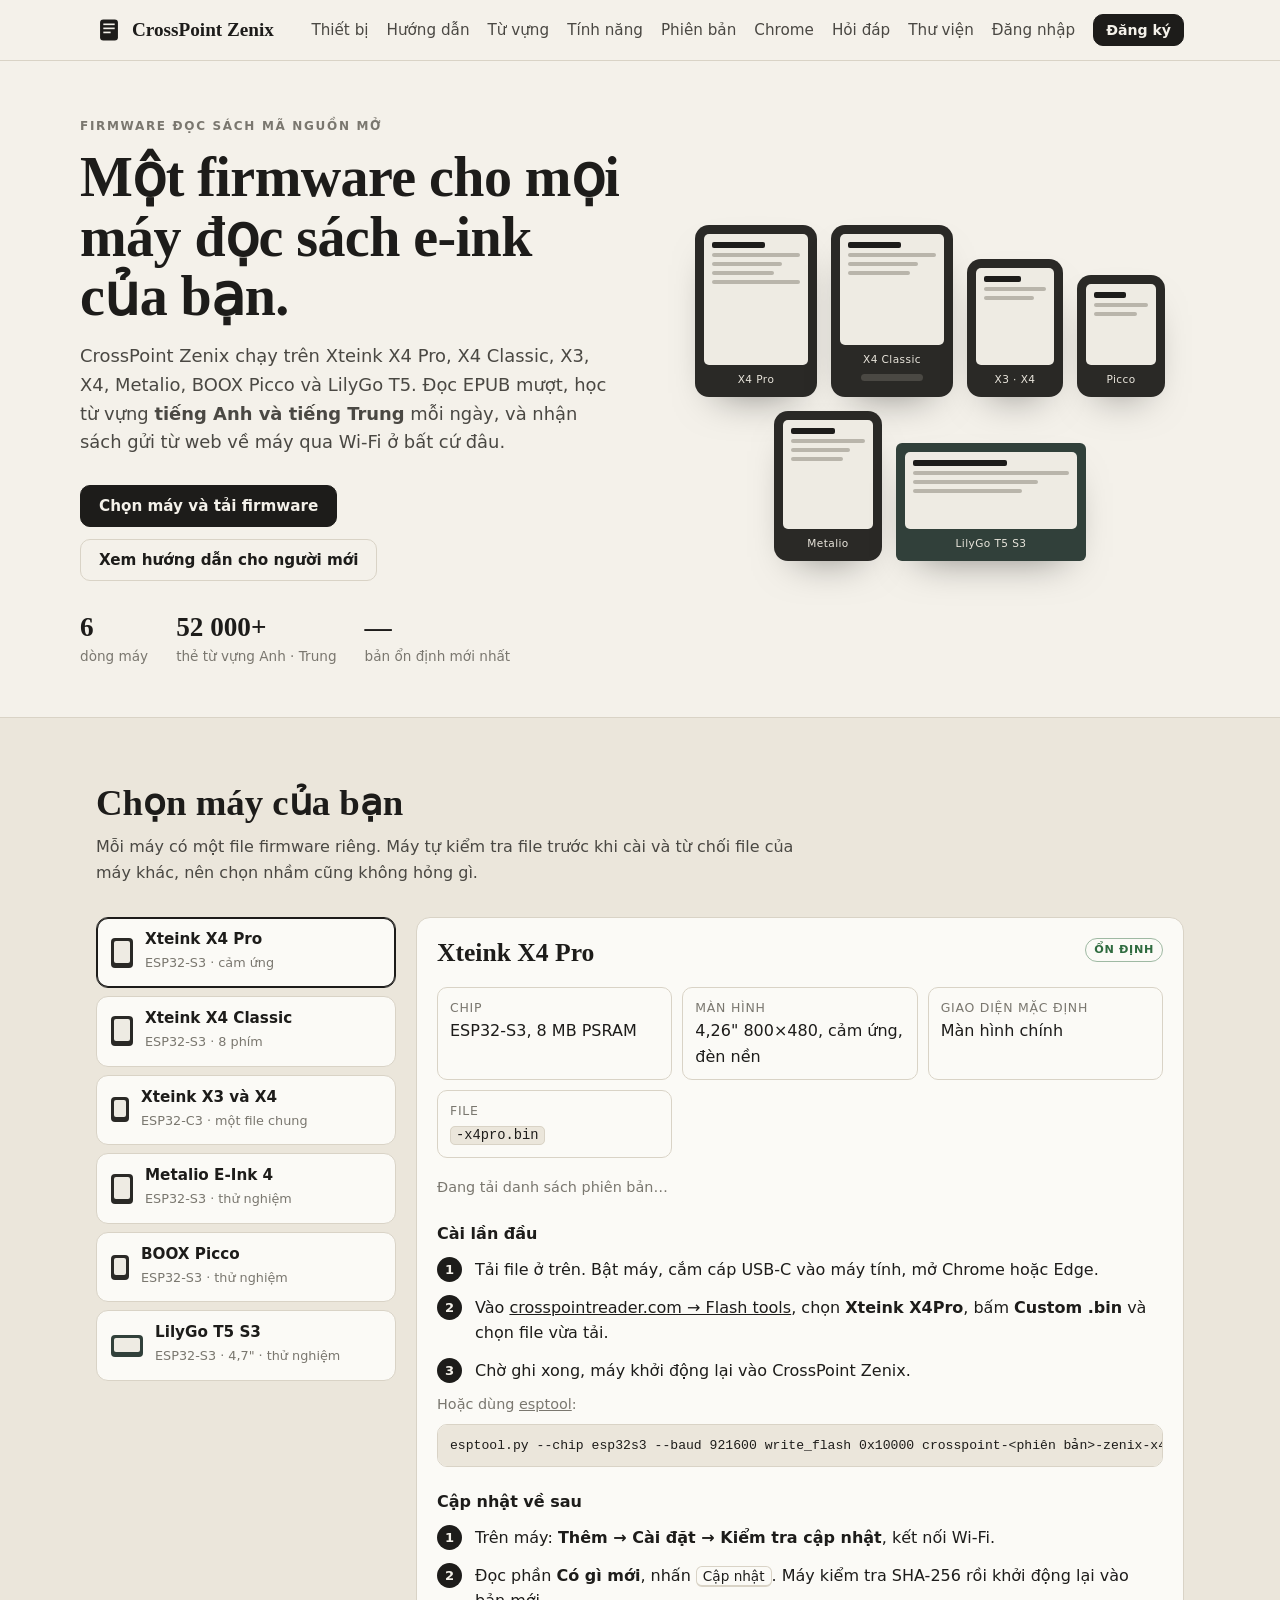
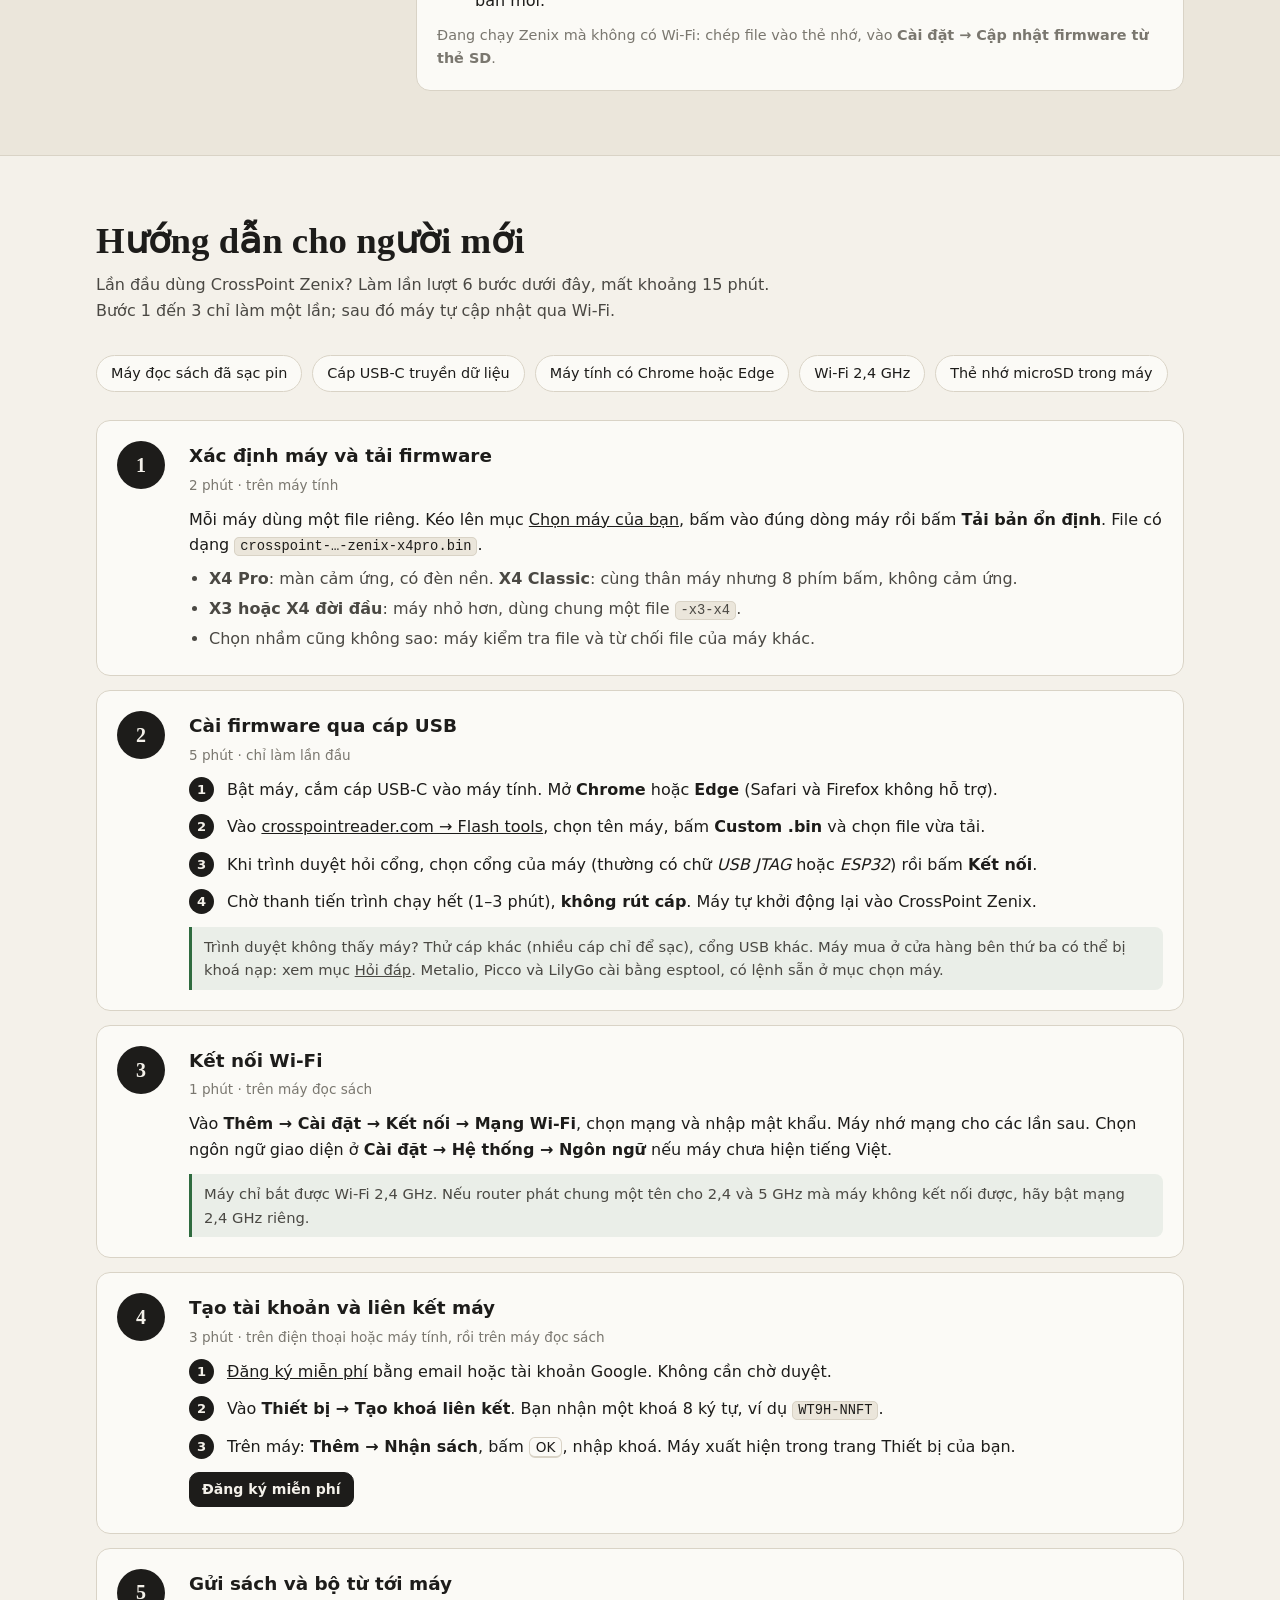
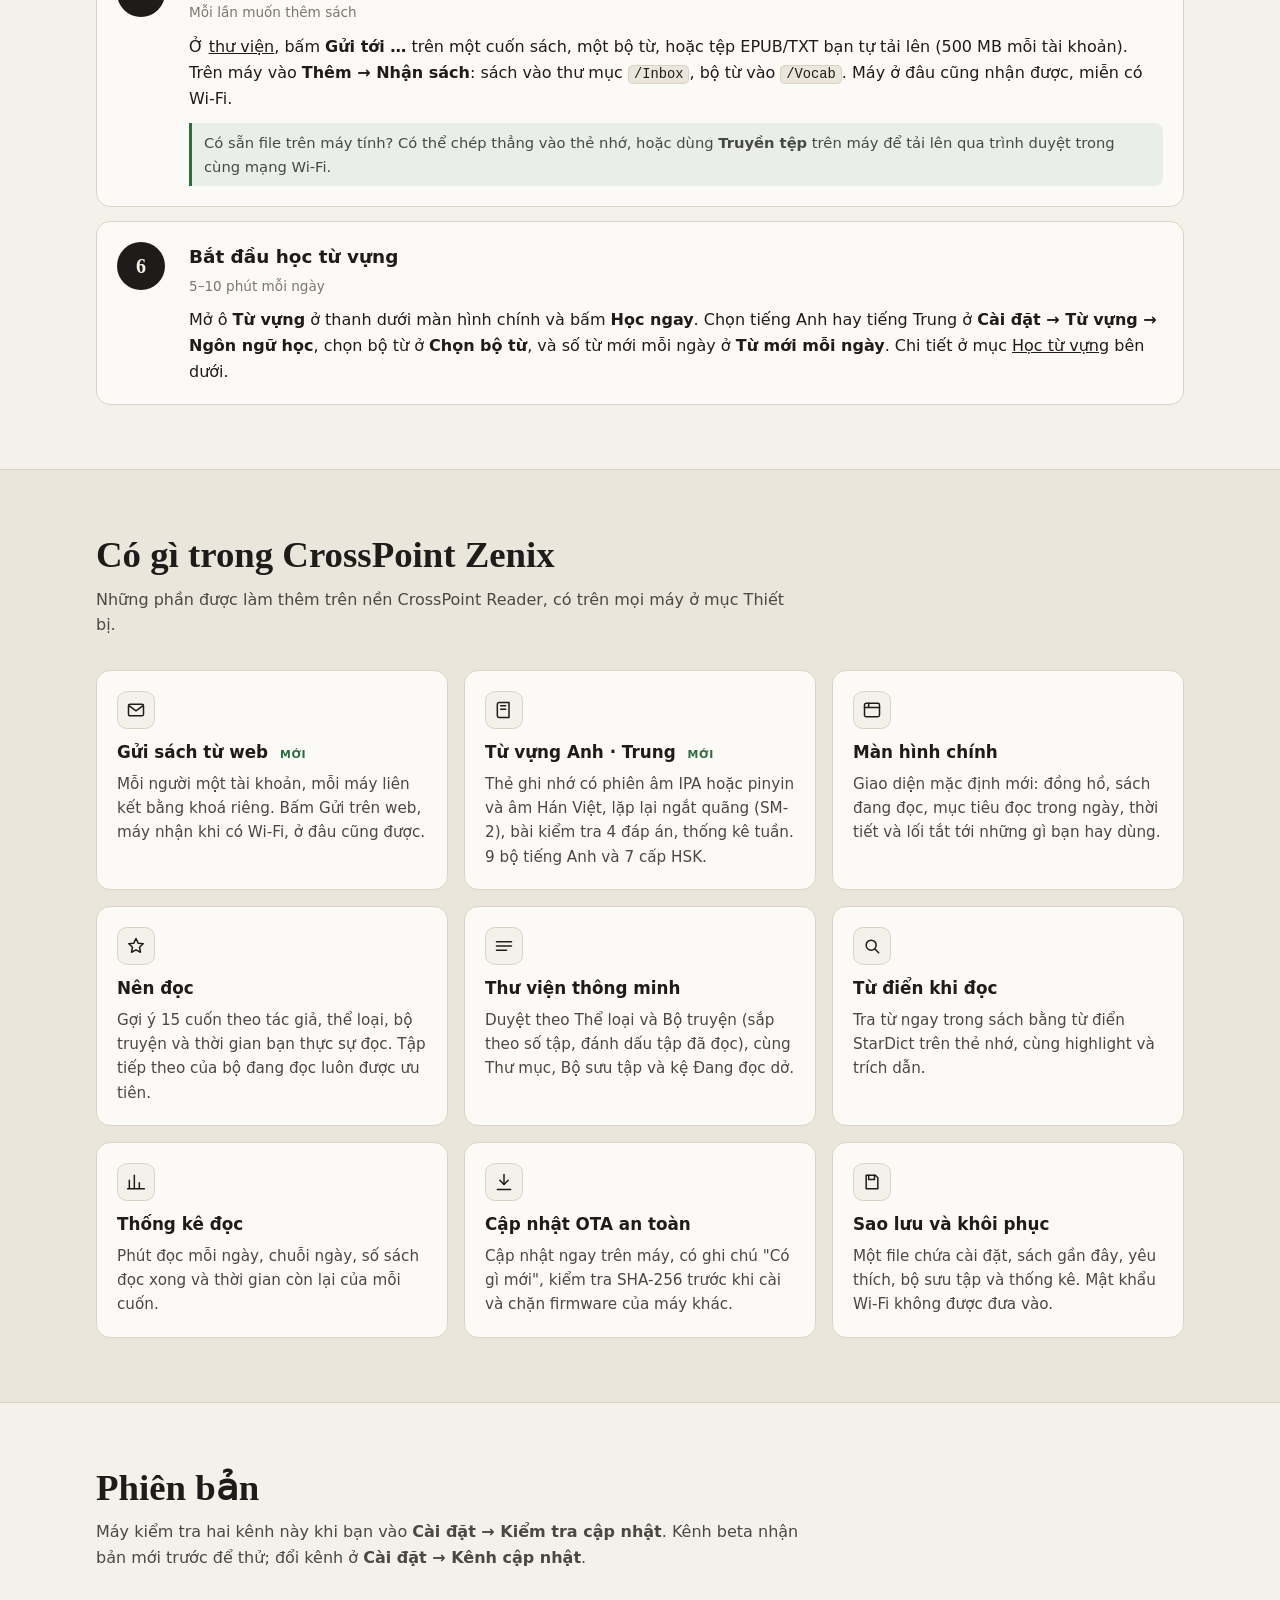
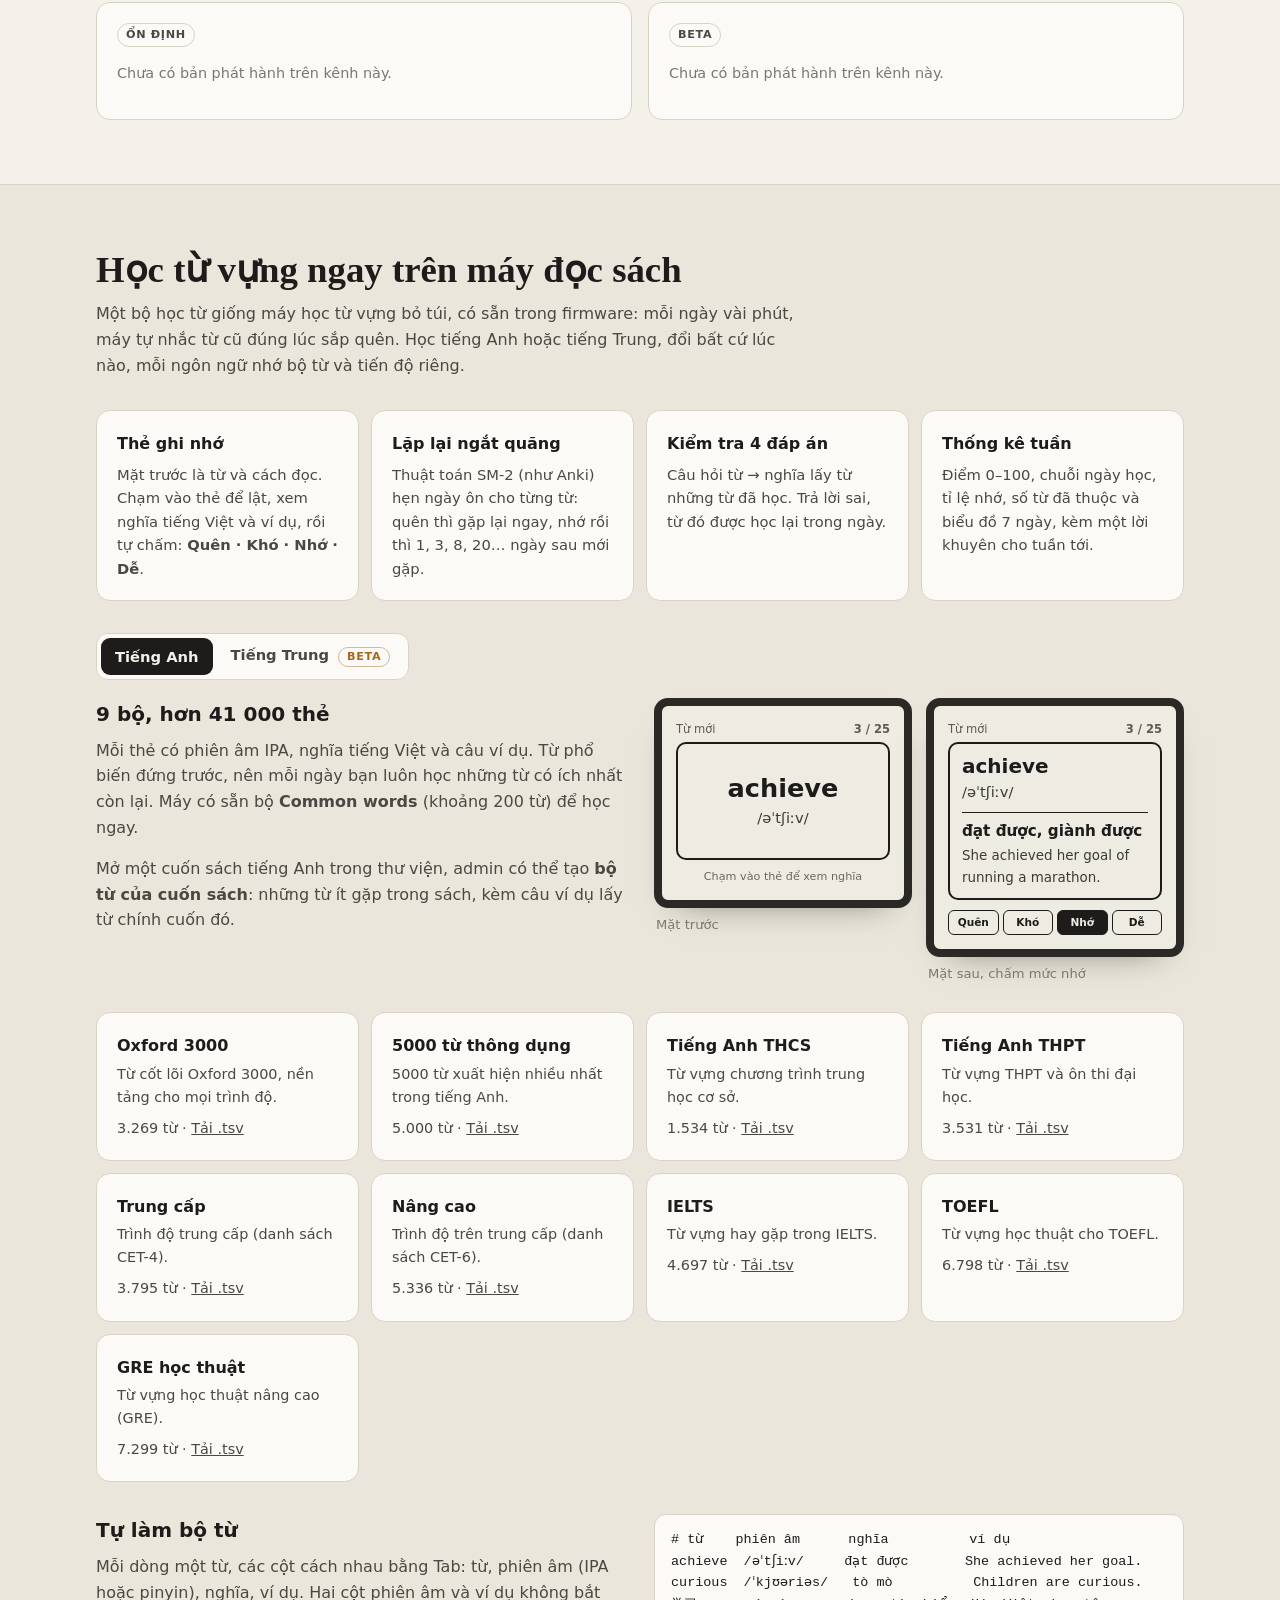
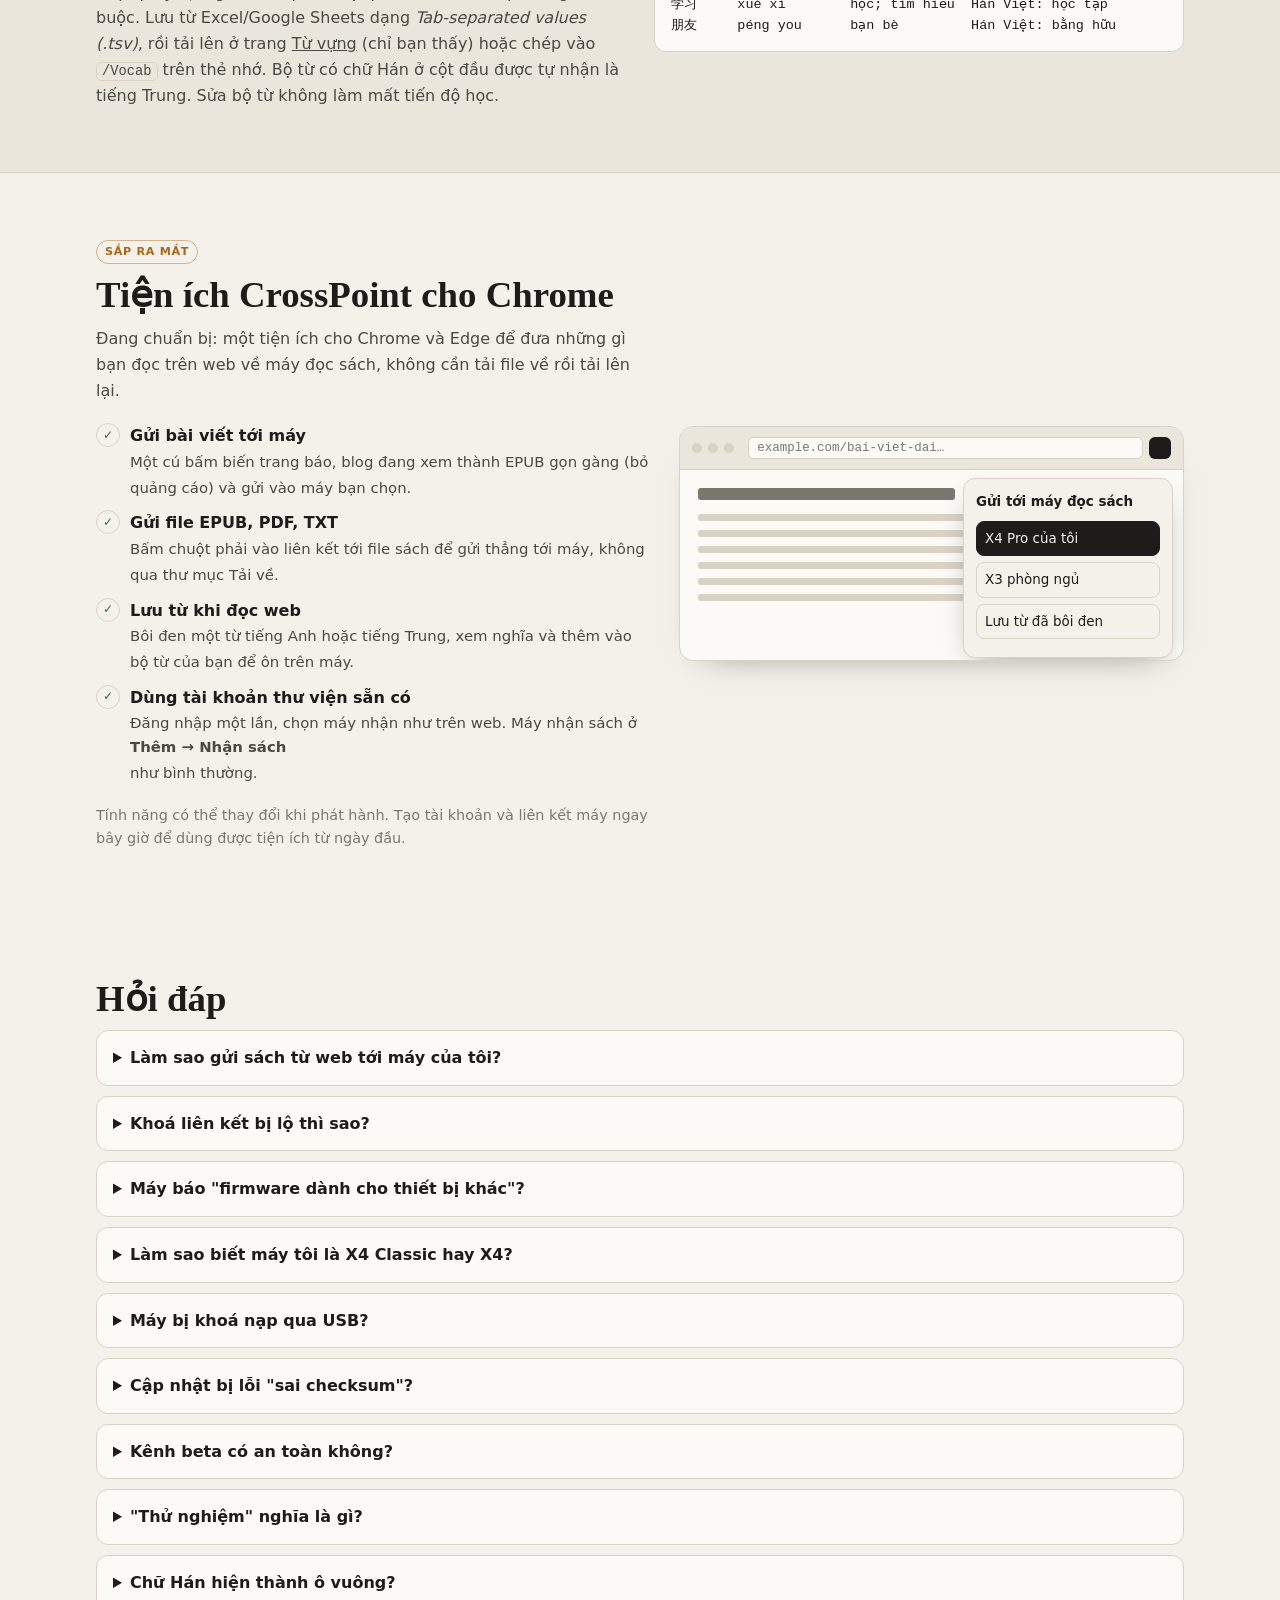
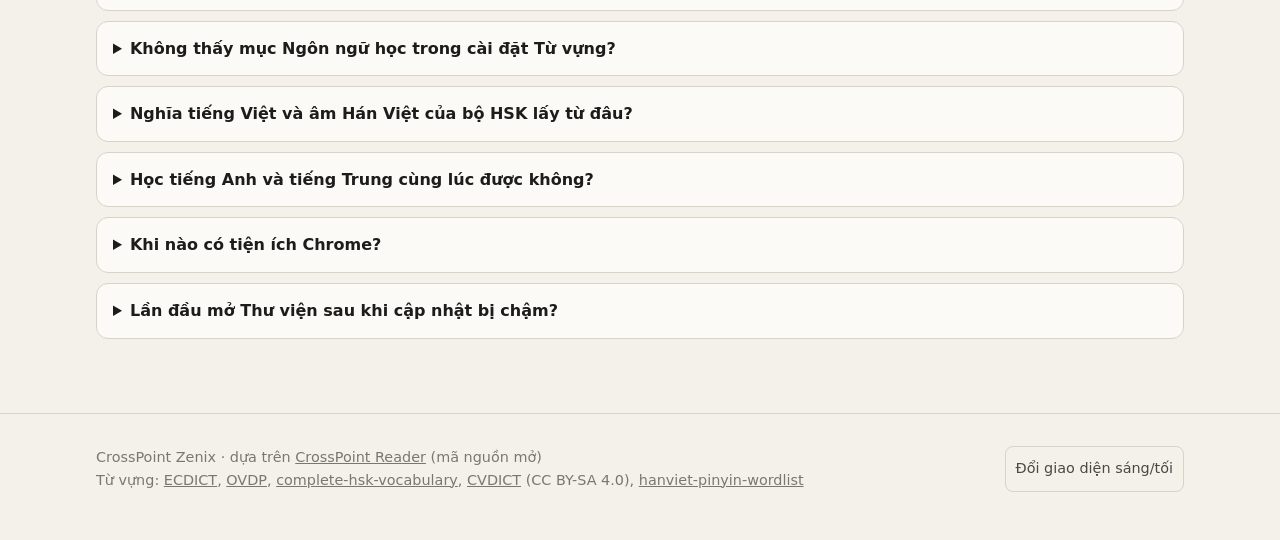
==== server/site/index.html @ 9a97b08d "feat: Desktop home on every board, vocabulary and dictionary apps, web feedback - Desktop theme is t" ====
<!doctype html>
<html lang="vi">
<head>
<meta charset="utf-8">
<meta name="viewport" content="width=device-width, initial-scale=1">
<meta name="robots" content="noindex">
<meta name="description" content="CrossPoint Zenix: firmware đọc sách cho Xteink X4 Pro, X4 Classic, X3, X4, Metalio E-Ink 4, BOOX Picco và LilyGo T5 S3. Gửi sách từ web tới máy, học từ vựng tiếng Anh và tiếng Trung, cập nhật qua OTA.">
<title>CrossPoint Zenix</title>
<link rel="icon" href="data:image/svg+xml,%3Csvg xmlns='http://www.w3.org/2000/svg' viewBox='0 0 32 32'%3E%3Crect x='5' y='3' width='22' height='26' rx='4' fill='%231d1c1a'/%3E%3Crect x='9' y='8' width='14' height='2' fill='%23f4f1ea'/%3E%3Crect x='9' y='13' width='14' height='2' fill='%23f4f1ea'/%3E%3Crect x='9' y='18' width='9' height='2' fill='%23f4f1ea'/%3E%3C/svg%3E">
<style>
  :root {
    --paper: #f4f1ea; --paper-2: #ebe6db; --card: #fbfaf6; --ink: #1d1c1a; --ink-2: #4a4843;
    --muted: #7a776f; --line: #d9d3c6; --accent: #1d1c1a; --on-accent: #f4f1ea; --good: #2f6b3f; --warn: #a8661d;
    --body: #2a2926; --glass: #eeebe3;
    --serif: "Iowan Old Style", "Palatino Linotype", Palatino, Georgia, "Times New Roman", serif;
    --sans: system-ui, -apple-system, "Segoe UI", Roboto, "Helvetica Neue", Arial, sans-serif;
    --mono: ui-monospace, SFMono-Regular, Consolas, "Liberation Mono", monospace;
  }
  @media (prefers-color-scheme: dark) {
    :root:not([data-theme="light"]) {
      --paper: #151513; --paper-2: #1c1b19; --card: #201f1c; --ink: #ece8df; --ink-2: #c4bfb4;
      --muted: #8f8a80; --line: #34322d; --accent: #ece8df; --on-accent: #151513; --good: #8fcf9f; --warn: #e2a65e;
      --body: #3a3935; --glass: #d9d5cb;
    }
  }
  :root[data-theme="dark"] {
    --paper: #151513; --paper-2: #1c1b19; --card: #201f1c; --ink: #ece8df; --ink-2: #c4bfb4;
    --muted: #8f8a80; --line: #34322d; --accent: #ece8df; --on-accent: #151513; --good: #8fcf9f; --warn: #e2a65e;
    --body: #3a3935; --glass: #d9d5cb;
  }
  * { box-sizing: border-box; }
  html { scroll-behavior: smooth; }
  body { margin: 0; background: var(--paper); color: var(--ink); font: 16px/1.6 var(--sans); }
  a { color: inherit; }
  .wrap { max-width: 1120px; margin: 0 auto; padding: 0 16px; }
  section { padding: 64px 0; scroll-margin-top: 60px; }
  section.alt { background: var(--paper-2); border-block: 1px solid var(--line); }
  h2 { font-family: var(--serif); font-size: clamp(1.6rem, 3.2vw, 2.3rem); margin: 0 0 10px; line-height: 1.15; }
  .sub { color: var(--ink-2); margin: 0 0 32px; max-width: 44em; }
  .card { background: var(--card); border: 1px solid var(--line); border-radius: 14px; padding: 20px; }
  .meta { color: var(--muted); font-size: .9rem; }
  code { font-family: var(--mono); font-size: .86em; background: var(--paper-2); border: 1px solid var(--line); border-radius: 5px; padding: 1px 5px; overflow-wrap: anywhere; }
  kbd { font-family: var(--sans); font-size: .85em; border: 1px solid var(--line); border-bottom-width: 2px; border-radius: 6px; padding: 1px 6px; background: var(--card); }
  .btn { display: inline-flex; align-items: center; justify-content: center; gap: 8px; padding: 11px 18px; border-radius: 10px;
    font: 600 .95rem/1.2 var(--sans); text-decoration: none; border: 1px solid var(--accent); cursor: pointer; }
  .btn.primary { background: var(--accent); color: var(--on-accent); }
  .btn.ghost { color: var(--ink); background: transparent; border-color: var(--line); }
  .btn.small { padding: 8px 12px; font-size: .88rem; }
  .btn:hover { filter: brightness(1.08); }
  .btn[aria-disabled="true"] { opacity: .5; pointer-events: none; }
  .pill { display: inline-block; font-size: .7rem; font-weight: 700; letter-spacing: .06em; text-transform: uppercase;
    padding: 2px 8px; border-radius: 999px; border: 1px solid var(--line); color: var(--ink-2); white-space: nowrap; }
  .pill.ok { color: var(--good); border-color: color-mix(in srgb, var(--good) 45%, transparent); }
  .pill.try { color: var(--warn); border-color: color-mix(in srgb, var(--warn) 45%, transparent); }
  .pill.solid { background: var(--accent); color: var(--on-accent); border-color: var(--accent); }

  /* Top bar */
  header.top { position: sticky; top: 0; z-index: 5; background: color-mix(in srgb, var(--paper) 88%, transparent);
    backdrop-filter: blur(8px); border-bottom: 1px solid var(--line); }
  header.top .wrap { display: flex; align-items: center; justify-content: space-between; height: 60px; gap: 12px; }
  .brand { display: flex; align-items: center; gap: 10px; font-family: var(--serif); font-size: 1.2rem; font-weight: 700; text-decoration: none; white-space: nowrap; }
  .brand svg { width: 26px; height: 26px; }
  nav.links { display: flex; gap: 18px; align-items: center; font-size: .95rem; }
  nav.links a { text-decoration: none; color: var(--ink-2); white-space: nowrap; }
  nav.links a:hover { color: var(--ink); }
  nav.links .btn { color: var(--on-accent); padding: 7px 12px; font-size: .88rem; }
  #navAccount { display: inline-flex; gap: 18px; align-items: center; }
  .me { display: inline-flex; align-items: center; gap: 8px; padding: 3px 10px 3px 3px; border: 1px solid var(--line); border-radius: 999px; }
  .me span { max-width: 140px; overflow: hidden; text-overflow: ellipsis; white-space: nowrap; color: var(--ink); }
  .me i { --h: 30; display: grid; place-items: center; width: 26px; height: 26px; border-radius: 50%; font: 700 .78rem var(--sans); font-style: normal;
    background: hsl(var(--h) 35% 86%); color: hsl(var(--h) 45% 25%); }
  @media (max-width: 560px) { .me span { display: none; } .me { padding: 2px; } }
  @media (max-width: 820px) { nav.links .opt { display: none; } }

  /* Hero */
  .hero { padding: 56px 0 48px; display: grid; grid-template-columns: 1fr 1fr; gap: 40px; align-items: center; }
  @media (max-width: 900px) { .hero { grid-template-columns: 1fr; padding-top: 36px; } }
  .eyebrow { text-transform: uppercase; letter-spacing: .14em; font-size: .75rem; color: var(--muted); font-weight: 600; }
  h1 { font-family: var(--serif); font-size: clamp(2.2rem, 5vw, 3.5rem); line-height: 1.06; margin: 12px 0 16px; letter-spacing: -.01em; }
  .lead { font-size: 1.12rem; color: var(--ink-2); max-width: 32em; margin: 0 0 28px; }
  .cta { display: flex; flex-wrap: wrap; gap: 12px; }
  .stats { display: flex; gap: 28px; flex-wrap: wrap; margin-top: 32px; }
  .stats b { display: block; font-family: var(--serif); font-size: 1.7rem; line-height: 1.1; }
  .stats span { color: var(--muted); font-size: .85rem; }

  /* Device silhouettes, drawn to rough relative scale */
  .lineup { display: flex; align-items: flex-end; justify-content: center; gap: 14px; flex-wrap: wrap; min-height: 300px; }
  .hero > *, .picker > *, .three > *, .split > * { min-width: 0; }
  .dev { --w: 120px; --h: 168px; --s: 1; width: calc(var(--w) * var(--s)); height: calc(var(--h) * var(--s)); background: var(--body); border-radius: 14px; padding: 9px;
    box-shadow: 0 18px 40px -22px rgba(0,0,0,.5); display: flex; flex-direction: column; gap: 6px; text-decoration: none;
    transition: transform .15s; flex: none; }
  .dev:hover { transform: translateY(-4px); }
  .dev .glass { flex: 1; background: var(--glass); border-radius: 5px; padding: 8px; display: flex; flex-direction: column; gap: 5px; overflow: hidden; }
  .dev .glass i { display: block; height: 4px; border-radius: 2px; background: #b9b5ab; }
  .dev .glass i:nth-child(1) { width: 60%; background: #1d1c1a; height: 6px; }
  .dev .glass i:nth-child(3) { width: 80%; } .dev .glass i:nth-child(4) { width: 70%; }
  .dev .label { color: #e9e5dc; font-size: .66rem; text-align: center; letter-spacing: .04em; white-space: nowrap; overflow: hidden; text-overflow: ellipsis; }
  .dev.keys .glass { flex: none; height: 72%; }
  .dev.keys::after { content: ""; display: block; height: 7px; margin: 0 20%; border-radius: 4px; background: #4a4843; }
  .dev.board { border-radius: 6px; background: #31403a; }
  @media (max-width: 560px) {
    .lineup { gap: 8px; min-height: 0; }
    .dev { --s: .62; padding: 6px; border-radius: 10px; }
    .dev .label { font-size: .58rem; }
    nav.links { gap: 12px; } nav.links .opt2 { display: none; }
  }

  /* Device picker */
  .picker { display: grid; grid-template-columns: 300px 1fr; gap: 20px; align-items: start; }
  @media (max-width: 900px) { .picker { grid-template-columns: 1fr; } }
  .choices { display: flex; flex-direction: column; gap: 8px; }
  @media (max-width: 900px) { .choices { display: grid; grid-template-columns: repeat(auto-fill, minmax(160px, 1fr)); } }
  .choice { display: flex; align-items: center; gap: 12px; text-align: left; width: 100%; padding: 12px 14px; border-radius: 12px;
    border: 1px solid var(--line); background: var(--card); color: var(--ink); font: inherit; cursor: pointer; }
  .choice:hover { border-color: var(--muted); }
  .choice[aria-selected="true"] { border-color: var(--accent); box-shadow: inset 0 0 0 1px var(--accent); }
  .choice .mini { flex: none; width: 22px; height: 30px; border-radius: 4px; background: var(--body); position: relative; }
  .choice .mini::after { content: ""; position: absolute; inset: 3px 3px 5px; border-radius: 2px; background: var(--glass); }
  .choice .mini.wide { width: 32px; height: 22px; background: #31403a; }
  .choice .mini.small { width: 18px; height: 25px; }
  .choice b { display: block; font-size: .95rem; line-height: 1.25; }
  .choice small { color: var(--muted); font-size: .8rem; }
  .detail h3 { font-family: var(--serif); font-size: 1.6rem; margin: 0; line-height: 1.2; }
  .detail .head { display: flex; justify-content: space-between; gap: 12px; align-items: flex-start; flex-wrap: wrap; margin-bottom: 6px; }
  .specs { display: grid; grid-template-columns: repeat(auto-fill, minmax(190px, 1fr)); gap: 10px; margin: 18px 0; }
  .specs div { border: 1px solid var(--line); border-radius: 10px; padding: 10px 12px; }
  .specs span { display: block; color: var(--muted); font-size: .78rem; text-transform: uppercase; letter-spacing: .06em; }
  .dl { display: flex; gap: 10px; flex-wrap: wrap; align-items: center; margin: 4px 0 6px; }
  .detail h4 { margin: 22px 0 10px; font-size: 1rem; }
  .note { border-left: 3px solid var(--warn); padding: 8px 12px; background: color-mix(in srgb, var(--warn) 8%, transparent); border-radius: 0 8px 8px 0; color: var(--ink-2); font-size: .93rem; margin: 14px 0 0; }
  pre.cmd { font-family: var(--mono); font-size: .82rem; background: var(--paper-2); border: 1px solid var(--line); border-radius: 10px;
    padding: 10px 12px; overflow-x: auto; margin: 8px 0 0; white-space: pre; }
  ol.flow { margin: 0; padding: 0; list-style: none; counter-reset: s; }
  ol.flow li { counter-increment: s; position: relative; padding: 0 0 12px 38px; }
  ol.flow li::before { content: counter(s); position: absolute; left: 0; top: 0; width: 25px; height: 25px; border-radius: 50%;
    background: var(--accent); color: var(--on-accent); font-weight: 700; font-size: .82rem; display: grid; place-items: center; }
  ol.flow li:last-child { padding-bottom: 0; }

  /* Three steps */
  .three { display: grid; grid-template-columns: repeat(3, 1fr); gap: 16px; }
  @media (max-width: 860px) { .three { grid-template-columns: 1fr; } }
  .step .num { font-family: var(--serif); font-size: 2.4rem; font-weight: 700; line-height: 1; color: var(--muted); }
  .step h3 { margin: 8px 0 6px; font-size: 1.1rem; }
  .step p { margin: 0 0 14px; color: var(--ink-2); font-size: .95rem; }
  .step .key { font: 700 1.3rem/1 var(--mono); letter-spacing: .12em; border: 1px dashed var(--line); border-radius: 8px; padding: 10px; text-align: center; margin: 0 0 14px; }

  /* Features */
  .grid { display: grid; grid-template-columns: repeat(3, 1fr); gap: 16px; }
  @media (max-width: 900px) { .grid { grid-template-columns: repeat(2, 1fr); } }
  @media (max-width: 560px) { .grid { grid-template-columns: 1fr; } }
  .feature h3 { margin: 10px 0 6px; font-size: 1.05rem; }
  .feature p { margin: 0; color: var(--ink-2); font-size: .95rem; }
  .icon { width: 38px; height: 38px; border-radius: 10px; display: grid; place-items: center; border: 1px solid var(--line); background: var(--paper); }
  .icon svg { width: 20px; height: 20px; stroke: var(--ink); fill: none; stroke-width: 1.8; stroke-linecap: round; stroke-linejoin: round; }
  .tag { display: inline-block; font-size: .68rem; font-weight: 700; letter-spacing: .06em; text-transform: uppercase; color: var(--good); margin-left: 6px; }

  /* Releases */
  .releases { display: grid; grid-template-columns: 1fr 1fr; gap: 16px; }
  @media (max-width: 760px) { .releases { grid-template-columns: 1fr; } }
  .release .head { display: flex; align-items: baseline; justify-content: space-between; gap: 12px; flex-wrap: wrap; }
  .version { font-family: var(--serif); font-size: 2rem; font-weight: 700; margin: 6px 0 2px; overflow-wrap: anywhere; }
  .notes { white-space: pre-wrap; margin: 14px 0; color: var(--ink-2); font-size: .95rem; }
  .assets { display: grid; gap: 6px; margin-top: 12px; }
  .assets a { display: flex; justify-content: space-between; gap: 10px; padding: 8px 12px; border: 1px solid var(--line); border-radius: 8px;
    text-decoration: none; font-size: .92rem; }
  .assets a:hover { border-color: var(--muted); }
  .assets a span { color: var(--muted); white-space: nowrap; }

  /* Vocab */
  pre.tsv { font-family: var(--mono); font-size: .84rem; background: var(--card); border: 1px solid var(--line); border-radius: 12px; padding: 14px 16px; overflow-x: auto; margin: 0; }
  .split { display: grid; grid-template-columns: 1fr 1fr; gap: 28px; align-items: start; }
  @media (max-width: 760px) { .split { grid-template-columns: 1fr; } }
  .decks { display: grid; grid-template-columns: repeat(auto-fill, minmax(230px, 1fr)); gap: 12px; margin-top: 28px; }
  .deck h3 { margin: 0 0 4px; font-size: 1rem; } .deck p { margin: 0; color: var(--ink-2); font-size: .9rem; }

  .tabs { display: inline-flex; gap: 4px; padding: 4px; border: 1px solid var(--line); border-radius: 12px; background: var(--card); margin: 0 0 18px; }
  .tabs button { font: 600 .92rem/1.2 var(--sans); padding: 8px 14px; border-radius: 9px; border: 0; background: transparent; color: var(--ink-2); cursor: pointer; }
  .tabs button[aria-selected="true"] { background: var(--accent); color: var(--on-accent); }
  .how { display: grid; grid-template-columns: repeat(4, 1fr); gap: 12px; margin: 0 0 32px; }
  @media (max-width: 900px) { .how { grid-template-columns: repeat(2, 1fr); } }
  @media (max-width: 520px) { .how { grid-template-columns: 1fr; } }
  .how .card h3 { margin: 0 0 6px; font-size: 1rem; } .how .card p { margin: 0; color: var(--ink-2); font-size: .92rem; }
  /* E-ink flash card mock-ups */
  .cards { display: grid; grid-template-columns: repeat(2, minmax(0, 1fr)); gap: 14px; }
  @media (max-width: 520px) { .cards { grid-template-columns: 1fr; } }
  .eink { background: var(--glass); color: #1d1c1a; border: 8px solid var(--body); border-radius: 14px; padding: 14px; min-height: 210px;
    display: flex; flex-direction: column; gap: 4px; box-shadow: 0 16px 34px -24px rgba(0,0,0,.55); }
  .eink .top { display: flex; justify-content: space-between; font-size: .72rem; color: #5d5a53; }
  .eink .box { flex: 1; border: 2px solid #1d1c1a; border-radius: 10px; padding: 10px 12px; display: flex; flex-direction: column; justify-content: center; gap: 2px; }
  .eink .box.back { justify-content: flex-start; }
  .eink .w { font: 700 1.6rem/1.2 var(--sans); text-align: center; } .eink .box.back .w { text-align: left; font-size: 1.25rem; }
  .eink .w.zh { font-size: 2.2rem; letter-spacing: .04em; } .eink .box.back .w.zh { font-size: 1.6rem; }
  .eink .ph { font-size: .92rem; text-align: center; color: #3b3a36; } .eink .box.back .ph { text-align: left; }
  .eink .m { font-weight: 700; margin-top: 6px; border-top: 1px solid #1d1c1a; padding-top: 6px; font-size: .95rem; }
  .eink .ex { font-size: .84rem; color: #3b3a36; }
  .eink .hint { font-size: .7rem; text-align: center; color: #6b685f; margin-top: 4px; }
  .eink .grades { display: grid; grid-template-columns: repeat(4, 1fr); gap: 4px; margin-top: 6px; }
  .eink .grades span { border: 1px solid #1d1c1a; border-radius: 6px; text-align: center; font-size: .66rem; font-weight: 700; padding: 3px 0; }
  .eink .grades span.on { background: #1d1c1a; color: #eeebe3; }
  .eink-cap { font-size: .82rem; color: var(--muted); margin: 6px 2px 0; }
  .setup { margin-top: 28px; display: grid; grid-template-columns: 1fr 1fr; gap: 16px; }
  @media (max-width: 760px) { .setup { grid-template-columns: 1fr; } }
  .setup h3 { margin: 0 0 12px; font-size: 1.1rem; }
  /* New-user guide */
  .need { display: flex; flex-wrap: wrap; gap: 10px; margin: 0 0 28px; }
  .need span { border: 1px solid var(--line); background: var(--card); border-radius: 999px; padding: 6px 14px; font-size: .9rem; }
  .guide { display: grid; gap: 14px; }
  .gstep { display: grid; grid-template-columns: 56px 1fr; gap: 16px; align-items: start; }
  @media (max-width: 560px) { .gstep { grid-template-columns: 1fr; gap: 8px; } }
  .gstep .n { width: 48px; height: 48px; border-radius: 50%; background: var(--accent); color: var(--on-accent); display: grid; place-items: center;
    font: 700 1.25rem var(--serif); }
  .gstep h3 { margin: 0 0 4px; font-size: 1.15rem; }
  .gstep .when { color: var(--muted); font-size: .85rem; margin: 0 0 10px; }
  .gstep ul { margin: 8px 0 0; padding-left: 20px; color: var(--ink-2); }
  .gstep ul li { margin: 0 0 4px; }
  .tip { border-left: 3px solid var(--good); padding: 8px 12px; background: color-mix(in srgb, var(--good) 8%, transparent); border-radius: 0 8px 8px 0; color: var(--ink-2); font-size: .92rem; margin: 12px 0 0; }
  /* Chrome extension */
  .soon { display: grid; grid-template-columns: 1.1fr 1fr; gap: 28px; align-items: center; }
  @media (max-width: 860px) { .soon { grid-template-columns: 1fr; } }
  .browser { background: var(--card); border: 1px solid var(--line); border-radius: 14px; overflow: hidden; box-shadow: 0 16px 34px -26px rgba(0,0,0,.5); }
  .browser .bar { display: flex; align-items: center; gap: 6px; padding: 10px 12px; background: var(--paper-2); border-bottom: 1px solid var(--line); }
  .browser .bar i { width: 10px; height: 10px; border-radius: 50%; background: var(--line); }
  .browser .bar b { flex: 1; margin-left: 8px; font: 400 .78rem var(--mono); color: var(--muted); background: var(--card); border: 1px solid var(--line); border-radius: 6px; padding: 3px 8px; overflow: hidden; white-space: nowrap; text-overflow: ellipsis; }
  .browser .bar .ext { width: 22px; height: 22px; border-radius: 6px; background: var(--accent); }
  .browser .page { position: relative; padding: 18px; min-height: 190px; }
  .browser .page i { display: block; height: 7px; border-radius: 3px; background: var(--line); margin: 0 0 9px; }
  .browser .page i:first-child { width: 55%; height: 12px; background: var(--muted); margin-bottom: 14px; }
  .browser .pop { position: absolute; top: 8px; right: 10px; width: 210px; background: var(--paper); border: 1px solid var(--line); border-radius: 12px; padding: 12px; box-shadow: 0 12px 30px -14px rgba(0,0,0,.45); font-size: .84rem; }
  .browser .pop b { display: block; margin-bottom: 8px; }
  .browser .pop span { display: block; border: 1px solid var(--line); border-radius: 8px; padding: 6px 8px; margin-bottom: 6px; }
  .browser .pop span.on { background: var(--accent); color: var(--on-accent); border-color: var(--accent); }
  ul.plan { list-style: none; padding: 0; margin: 0 0 18px; display: grid; gap: 10px; }
  ul.plan li { display: grid; grid-template-columns: 24px 1fr; gap: 10px; }
  ul.plan li::before { content: "✓"; display: grid; place-items: center; width: 22px; height: 22px; border-radius: 50%; border: 1px solid var(--line); font-size: .75rem; color: var(--good); }
  ul.plan b { display: block; }
  ul.plan span { color: var(--ink-2); font-size: .93rem; }

  /* FAQ */
  details { background: var(--card); border: 1px solid var(--line); border-radius: 12px; padding: 14px 16px; margin-bottom: 10px; }
  summary { cursor: pointer; font-weight: 600; }
  details p { color: var(--ink-2); margin: 10px 0 0; }

  footer { padding: 32px 0 48px; color: var(--muted); font-size: .9rem; border-top: 1px solid var(--line); }
  footer .wrap { display: flex; justify-content: space-between; gap: 16px; flex-wrap: wrap; }
  .theme { background: none; border: 1px solid var(--line); color: var(--ink-2); border-radius: 8px; padding: 6px 10px; cursor: pointer; font: inherit; }
</style>
</head>
<body>
<header class="top">
  <div class="wrap">
    <a class="brand" href="#">
      <svg viewBox="0 0 32 32" aria-hidden="true"><rect x="5" y="3" width="22" height="26" rx="4" fill="currentColor"/><rect x="9" y="8" width="14" height="2" fill="var(--paper)"/><rect x="9" y="13" width="14" height="2" fill="var(--paper)"/><rect x="9" y="18" width="9" height="2" fill="var(--paper)"/></svg>
      CrossPoint Zenix
    </a>
    <nav class="links">
      <a class="opt2" href="#devices">Thiết bị</a>
      <a class="opt" href="#start">Hướng dẫn</a>
      <a class="opt" href="#vocab">Từ vựng</a>
      <a class="opt" href="#features">Tính năng</a>
      <a class="opt" href="#releases">Phiên bản</a>
      <a class="opt" href="#extension">Chrome</a>
      <a class="opt" href="#faq">Hỏi đáp</a>
      <a href="/library/" id="navLibrary">Thư viện</a>
      <span id="navAccount"><a class="opt2" href="/library/">Đăng nhập</a> <a class="btn primary" href="/library/index.php?p=register">Đăng ký</a></span>
    </nav>
  </div>
</header>

<main>
  <div class="wrap hero">
    <div>
      <div class="eyebrow">Firmware đọc sách mã nguồn mở</div>
      <h1>Một firmware cho mọi máy đọc sách e-ink của bạn.</h1>
      <p class="lead">CrossPoint Zenix chạy trên Xteink X4 Pro, X4 Classic, X3, X4, Metalio, BOOX Picco và LilyGo T5. Đọc EPUB mượt, học từ vựng <b>tiếng Anh và tiếng Trung</b> mỗi ngày, và nhận sách gửi từ web về máy qua Wi-Fi ở bất cứ đâu.</p>
      <div class="cta">
        <a class="btn primary" href="#devices">Chọn máy và tải firmware</a>
        <a class="btn ghost" href="#start">Xem hướng dẫn cho người mới</a>
      </div>
      <div class="stats">
        <div><b>6</b><span>dòng máy</span></div>
        <div><b>52 000+</b><span>thẻ từ vựng Anh · Trung</span></div>
        <div><b id="statVersion">—</b><span>bản ổn định mới nhất</span></div>
      </div>
    </div>
    <div class="lineup" aria-label="Các máy được hỗ trợ">
      <a class="dev" href="#devices" data-pick="x4pro" style="--w:122px;--h:172px"><div class="glass"><i></i><i></i><i></i><i></i><i></i></div><div class="label">X4 Pro</div></a>
      <a class="dev keys" href="#devices" data-pick="x4c" style="--w:122px;--h:172px"><div class="glass"><i></i><i></i><i></i><i></i></div><div class="label">X4 Classic</div></a>
      <a class="dev" href="#devices" data-pick="x3-x4" style="--w:96px;--h:138px"><div class="glass"><i></i><i></i><i></i></div><div class="label">X3 · X4</div></a>
      <a class="dev" href="#devices" data-pick="picco" style="--w:88px;--h:122px"><div class="glass"><i></i><i></i><i></i></div><div class="label">Picco</div></a>
      <a class="dev" href="#devices" data-pick="metalio_eink4" style="--w:108px;--h:150px"><div class="glass"><i></i><i></i><i></i><i></i></div><div class="label">Metalio</div></a>
      <a class="dev board" href="#devices" data-pick="lilygo" style="--w:190px;--h:118px"><div class="glass"><i></i><i></i><i></i><i></i></div><div class="label">LilyGo T5 S3</div></a>
    </div>
  </div>

  <section id="devices" class="alt">
    <div class="wrap">
      <h2>Chọn máy của bạn</h2>
      <p class="sub">Mỗi máy có một file firmware riêng. Máy tự kiểm tra file trước khi cài và từ chối file của máy khác, nên chọn nhầm cũng không hỏng gì.</p>
      <div class="picker">
        <div class="choices" role="tablist" aria-label="Thiết bị" id="choices"></div>
        <article class="card detail" id="detail" role="tabpanel" aria-live="polite"></article>
      </div>
    </div>
  </section>

  <section id="start">
    <div class="wrap">
      <h2>Hướng dẫn cho người mới</h2>
      <p class="sub">Lần đầu dùng CrossPoint Zenix? Làm lần lượt 6 bước dưới đây, mất khoảng 15 phút. Bước 1 đến 3 chỉ làm một lần; sau đó máy tự cập nhật qua Wi-Fi.</p>
      <div class="need" aria-label="Bạn cần chuẩn bị">
        <span>Máy đọc sách đã sạc pin</span>
        <span>Cáp USB-C truyền dữ liệu</span>
        <span>Máy tính có Chrome hoặc Edge</span>
        <span>Wi-Fi 2,4 GHz</span>
        <span>Thẻ nhớ microSD trong máy</span>
      </div>
      <div class="guide">
        <article class="card gstep">
          <div class="n">1</div>
          <div>
            <h3>Xác định máy và tải firmware</h3>
            <p class="when">2 phút · trên máy tính</p>
            <p style="margin:0">Mỗi máy dùng một file riêng. Kéo lên mục <a href="#devices">Chọn máy của bạn</a>, bấm vào đúng dòng máy rồi bấm <b>Tải bản ổn định</b>. File có dạng <code>crosspoint-…-zenix-x4pro.bin</code>.</p>
            <ul>
              <li><b>X4 Pro</b>: màn cảm ứng, có đèn nền. <b>X4 Classic</b>: cùng thân máy nhưng 8 phím bấm, không cảm ứng.</li>
              <li><b>X3 hoặc X4 đời đầu</b>: máy nhỏ hơn, dùng chung một file <code>-x3-x4</code>.</li>
              <li>Chọn nhầm cũng không sao: máy kiểm tra file và từ chối file của máy khác.</li>
            </ul>
          </div>
        </article>
        <article class="card gstep">
          <div class="n">2</div>
          <div>
            <h3>Cài firmware qua cáp USB</h3>
            <p class="when">5 phút · chỉ làm lần đầu</p>
            <ol class="flow">
              <li>Bật máy, cắm cáp USB-C vào máy tính. Mở <b>Chrome</b> hoặc <b>Edge</b> (Safari và Firefox không hỗ trợ).</li>
              <li>Vào <a href="https://crosspointreader.com/#flash-tools" rel="noopener">crosspointreader.com → Flash tools</a>, chọn tên máy, bấm <b>Custom .bin</b> và chọn file vừa tải.</li>
              <li>Khi trình duyệt hỏi cổng, chọn cổng của máy (thường có chữ <i>USB JTAG</i> hoặc <i>ESP32</i>) rồi bấm <b>Kết nối</b>.</li>
              <li>Chờ thanh tiến trình chạy hết (1–3 phút), <b>không rút cáp</b>. Máy tự khởi động lại vào CrossPoint Zenix.</li>
            </ol>
            <p class="tip">Trình duyệt không thấy máy? Thử cáp khác (nhiều cáp chỉ để sạc), cổng USB khác. Máy mua ở cửa hàng bên thứ ba có thể bị khoá nạp: xem mục <a href="#faq">Hỏi đáp</a>. Metalio, Picco và LilyGo cài bằng esptool, có lệnh sẵn ở mục chọn máy.</p>
          </div>
        </article>
        <article class="card gstep">
          <div class="n">3</div>
          <div>
            <h3>Kết nối Wi-Fi</h3>
            <p class="when">1 phút · trên máy đọc sách</p>
            <p style="margin:0">Vào <b>Thêm → Cài đặt → Kết nối → Mạng Wi-Fi</b>, chọn mạng và nhập mật khẩu. Máy nhớ mạng cho các lần sau. Chọn ngôn ngữ giao diện ở <b>Cài đặt → Hệ thống → Ngôn ngữ</b> nếu máy chưa hiện tiếng Việt.</p>
            <p class="tip">Máy chỉ bắt được Wi-Fi 2,4 GHz. Nếu router phát chung một tên cho 2,4 và 5 GHz mà máy không kết nối được, hãy bật mạng 2,4 GHz riêng.</p>
          </div>
        </article>
        <article class="card gstep">
          <div class="n">4</div>
          <div>
            <h3>Tạo tài khoản và liên kết máy</h3>
            <p class="when">3 phút · trên điện thoại hoặc máy tính, rồi trên máy đọc sách</p>
            <ol class="flow">
              <li><a href="/library/index.php?p=register">Đăng ký miễn phí</a> bằng email hoặc tài khoản Google. Không cần chờ duyệt.</li>
              <li>Vào <b>Thiết bị → Tạo khoá liên kết</b>. Bạn nhận một khoá 8 ký tự, ví dụ <code>WT9H-NNFT</code>.</li>
              <li>Trên máy: <b>Thêm → Nhận sách</b>, bấm <kbd>OK</kbd>, nhập khoá. Máy xuất hiện trong trang Thiết bị của bạn.</li>
            </ol>
            <div class="dl" style="margin-top:12px"><a class="btn primary small" id="stepAccount" href="/library/index.php?p=register">Đăng ký miễn phí</a></div>
          </div>
        </article>
        <article class="card gstep">
          <div class="n">5</div>
          <div>
            <h3>Gửi sách và bộ từ tới máy</h3>
            <p class="when">Mỗi lần muốn thêm sách</p>
            <p style="margin:0">Ở <a href="/library/">thư viện</a>, bấm <b>Gửi tới …</b> trên một cuốn sách, một bộ từ, hoặc tệp EPUB/TXT bạn tự tải lên (500 MB mỗi tài khoản). Trên máy vào <b>Thêm → Nhận sách</b>: sách vào thư mục <code>/Inbox</code>, bộ từ vào <code>/Vocab</code>. Máy ở đâu cũng nhận được, miễn có Wi-Fi.</p>
            <p class="tip">Có sẵn file trên máy tính? Có thể chép thẳng vào thẻ nhớ, hoặc dùng <b>Truyền tệp</b> trên máy để tải lên qua trình duyệt trong cùng mạng Wi-Fi.</p>
          </div>
        </article>
        <article class="card gstep">
          <div class="n">6</div>
          <div>
            <h3>Bắt đầu học từ vựng</h3>
            <p class="when">5–10 phút mỗi ngày</p>
            <p style="margin:0">Mở ô <b>Từ vựng</b> ở thanh dưới màn hình chính và bấm <b>Học ngay</b>. Chọn tiếng Anh hay tiếng Trung ở <b>Cài đặt → Từ vựng → Ngôn ngữ học</b>, chọn bộ từ ở <b>Chọn bộ từ</b>, và số từ mới mỗi ngày ở <b>Từ mới mỗi ngày</b>. Chi tiết ở mục <a href="#vocab">Học từ vựng</a> bên dưới.</p>
          </div>
        </article>
      </div>
    </div>
  </section>

  <section id="features" class="alt">
    <div class="wrap">
      <h2>Có gì trong CrossPoint Zenix</h2>
      <p class="sub">Những phần được làm thêm trên nền CrossPoint Reader, có trên mọi máy ở mục Thiết bị.</p>
      <div class="grid">
        <div class="card feature">
          <div class="icon"><svg viewBox="0 0 24 24"><path d="M4 7l8 6 8-6"/><rect x="3" y="5" width="18" height="14" rx="2"/></svg></div>
          <h3>Gửi sách từ web <span class="tag">Mới</span></h3>
          <p>Mỗi người một tài khoản, mỗi máy liên kết bằng khoá riêng. Bấm Gửi trên web, máy nhận khi có Wi-Fi, ở đâu cũng được.</p>
        </div>
        <div class="card feature">
          <div class="icon"><svg viewBox="0 0 24 24"><path d="M4 19V5a2 2 0 0 1 2-2h12v18H6a2 2 0 0 1-2-2Z"/><path d="M8 7h6M8 11h6"/></svg></div>
          <h3>Từ vựng Anh · Trung <span class="tag">Mới</span></h3>
          <p>Thẻ ghi nhớ có phiên âm IPA hoặc pinyin và âm Hán Việt, lặp lại ngắt quãng (SM-2), bài kiểm tra 4 đáp án, thống kê tuần. 9 bộ tiếng Anh và 7 cấp HSK.</p>
        </div>
        <div class="card feature">
          <div class="icon"><svg viewBox="0 0 24 24"><rect x="3" y="4" width="18" height="16" rx="2"/><path d="M3 9h18M8 4v5"/></svg></div>
          <h3>Màn hình chính</h3>
          <p>Giao diện mặc định mới: đồng hồ, sách đang đọc, mục tiêu đọc trong ngày, thời tiết và lối tắt tới những gì bạn hay dùng.</p>
        </div>
        <div class="card feature">
          <div class="icon"><svg viewBox="0 0 24 24"><path d="M12 3l2.6 5.6 6.1.7-4.5 4.2 1.2 6L12 16.6 6.6 19.5l1.2-6L3.3 9.3l6.1-.7Z"/></svg></div>
          <h3>Nên đọc</h3>
          <p>Gợi ý 15 cuốn theo tác giả, thể loại, bộ truyện và thời gian bạn thực sự đọc. Tập tiếp theo của bộ đang đọc luôn được ưu tiên.</p>
        </div>
        <div class="card feature">
          <div class="icon"><svg viewBox="0 0 24 24"><path d="M3 7h18M3 12h18M3 17h12"/></svg></div>
          <h3>Thư viện thông minh</h3>
          <p>Duyệt theo Thể loại và Bộ truyện (sắp theo số tập, đánh dấu tập đã đọc), cùng Thư mục, Bộ sưu tập và kệ Đang đọc dở.</p>
        </div>
        <div class="card feature">
          <div class="icon"><svg viewBox="0 0 24 24"><circle cx="11" cy="11" r="6"/><path d="m20 20-4.5-4.5"/></svg></div>
          <h3>Từ điển khi đọc</h3>
          <p>Tra từ ngay trong sách bằng từ điển StarDict trên thẻ nhớ, cùng highlight và trích dẫn.</p>
        </div>
        <div class="card feature">
          <div class="icon"><svg viewBox="0 0 24 24"><path d="M4 20V10M10 20V4M16 20v-7M22 20H2"/></svg></div>
          <h3>Thống kê đọc</h3>
          <p>Phút đọc mỗi ngày, chuỗi ngày, số sách đọc xong và thời gian còn lại của mỗi cuốn.</p>
        </div>
        <div class="card feature">
          <div class="icon"><svg viewBox="0 0 24 24"><path d="M12 3v12"/><path d="m7 10 5 5 5-5"/><path d="M4 21h16"/></svg></div>
          <h3>Cập nhật OTA an toàn</h3>
          <p>Cập nhật ngay trên máy, có ghi chú "Có gì mới", kiểm tra SHA-256 trước khi cài và chặn firmware của máy khác.</p>
        </div>
        <div class="card feature">
          <div class="icon"><svg viewBox="0 0 24 24"><path d="M5 4h11l3 3v13H5Z"/><path d="M8 4v5h7V4"/></svg></div>
          <h3>Sao lưu và khôi phục</h3>
          <p>Một file chứa cài đặt, sách gần đây, yêu thích, bộ sưu tập và thống kê. Mật khẩu Wi-Fi không được đưa vào.</p>
        </div>
      </div>
    </div>
  </section>

  <section id="releases">
    <div class="wrap">
      <h2>Phiên bản</h2>
      <p class="sub">Máy kiểm tra hai kênh này khi bạn vào <b>Cài đặt → Kiểm tra cập nhật</b>. Kênh beta nhận bản mới trước để thử; đổi kênh ở <b>Cài đặt → Kênh cập nhật</b>.</p>
      <div class="releases">
        <article class="card release" id="stable"><p class="meta">Đang tải kênh ổn định…</p></article>
        <article class="card release" id="beta"><p class="meta">Đang tải kênh beta…</p></article>
      </div>
    </div>
  </section>

  <section id="vocab" class="alt">
    <div class="wrap">
      <h2>Học từ vựng ngay trên máy đọc sách</h2>
      <p class="sub">Một bộ học từ giống máy học từ vựng bỏ túi, có sẵn trong firmware: mỗi ngày vài phút, máy tự nhắc từ cũ đúng lúc sắp quên. Học tiếng Anh hoặc tiếng Trung, đổi bất cứ lúc nào, mỗi ngôn ngữ nhớ bộ từ và tiến độ riêng.</p>

      <div class="how">
        <div class="card"><h3>Thẻ ghi nhớ</h3><p>Mặt trước là từ và cách đọc. Chạm vào thẻ để lật, xem nghĩa tiếng Việt và ví dụ, rồi tự chấm: <b>Quên · Khó · Nhớ · Dễ</b>.</p></div>
        <div class="card"><h3>Lặp lại ngắt quãng</h3><p>Thuật toán SM-2 (như Anki) hẹn ngày ôn cho từng từ: quên thì gặp lại ngay, nhớ rồi thì 1, 3, 8, 20… ngày sau mới gặp.</p></div>
        <div class="card"><h3>Kiểm tra 4 đáp án</h3><p>Câu hỏi từ → nghĩa lấy từ những từ đã học. Trả lời sai, từ đó được học lại trong ngày.</p></div>
        <div class="card"><h3>Thống kê tuần</h3><p>Điểm 0–100, chuỗi ngày học, tỉ lệ nhớ, số từ đã thuộc và biểu đồ 7 ngày, kèm một lời khuyên cho tuần tới.</p></div>
      </div>

      <div class="tabs" role="tablist" aria-label="Ngôn ngữ học">
        <button type="button" role="tab" data-lang="en" aria-selected="true">Tiếng Anh</button>
        <button type="button" role="tab" data-lang="zh" aria-selected="false">Tiếng Trung <span class="pill try" style="margin-left:4px">Beta</span></button>
      </div>

      <div data-panel="en">
        <div class="split">
          <div>
            <h3 style="margin:0 0 8px;font-size:1.25rem">9 bộ, hơn 41 000 thẻ</h3>
            <p class="sub" style="margin-bottom:16px">Mỗi thẻ có phiên âm IPA, nghĩa tiếng Việt và câu ví dụ. Từ phổ biến đứng trước, nên mỗi ngày bạn luôn học những từ có ích nhất còn lại. Máy có sẵn bộ <b>Common words</b> (khoảng 200 từ) để học ngay.</p>
            <p class="sub" style="margin-bottom:0">Mở một cuốn sách tiếng Anh trong thư viện, admin có thể tạo <b>bộ từ của cuốn sách</b>: những từ ít gặp trong sách, kèm câu ví dụ lấy từ chính cuốn đó.</p>
          </div>
          <div>
            <div class="cards">
              <div>
                <div class="eink"><div class="top"><span>Từ mới</span><b>3 / 25</b></div>
                  <div class="box"><div class="w">achieve</div><div class="ph">/əˈtʃiːv/</div></div>
                  <div class="hint">Chạm vào thẻ để xem nghĩa</div></div>
                <p class="eink-cap">Mặt trước</p>
              </div>
              <div>
                <div class="eink"><div class="top"><span>Từ mới</span><b>3 / 25</b></div>
                  <div class="box back"><div class="w">achieve</div><div class="ph">/əˈtʃiːv/</div>
                    <div class="m">đạt được, giành được</div><div class="ex">She achieved her goal of running a marathon.</div></div>
                  <div class="grades"><span>Quên</span><span>Khó</span><span class="on">Nhớ</span><span>Dễ</span></div></div>
                <p class="eink-cap">Mặt sau, chấm mức nhớ</p>
              </div>
            </div>
          </div>
        </div>
        <div class="decks" id="decks-en"></div>
      </div>

      <div data-panel="zh" hidden>
        <div class="split">
          <div>
            <h3 style="margin:0 0 8px;font-size:1.25rem">7 cấp HSK 3.0, gần 11 000 từ</h3>
            <p class="sub" style="margin-bottom:16px">Mỗi thẻ có chữ Hán giản thể, <b>pinyin</b> có dấu thanh, nghĩa tiếng Việt và <b>âm Hán Việt</b>, giúp người Việt nhớ chữ nhanh hơn nhờ những từ đã quen (学习 <i>học tập</i>, 移动 <i>di động</i>). Từ thông dụng đứng trước trong mỗi cấp.</p>
            <p class="sub" style="margin-bottom:0">Máy có sẵn 150 từ HSK 1 để học ngay. Bộ đầy đủ gửi từ thư viện có cùng tên <b>HSK 1</b>, nhận về sẽ thay bộ có sẵn mà vẫn giữ tiến độ. Có sẵn phông chữ Hán, không cần cài thêm. Có từ bản <b>2.0.10 (kênh beta)</b>.</p>
          </div>
          <div>
            <div class="cards">
              <div>
                <div class="eink"><div class="top"><span>Từ mới</span><b>1 / 20</b></div>
                  <div class="box"><div class="w zh" lang="zh-Hans">学习</div><div class="ph">xué xí</div></div>
                  <div class="hint">Chạm vào thẻ để xem nghĩa</div></div>
                <p class="eink-cap">Mặt trước: chữ Hán và pinyin</p>
              </div>
              <div>
                <div class="eink"><div class="top"><span>Từ mới</span><b>1 / 20</b></div>
                  <div class="box back"><div class="w zh" lang="zh-Hans">学习</div><div class="ph">xué xí</div>
                    <div class="m">học; tìm hiểu</div><div class="ex">Hán Việt: học tập</div></div>
                  <div class="grades"><span>Quên</span><span>Khó</span><span class="on">Nhớ</span><span>Dễ</span></div></div>
                <p class="eink-cap">Mặt sau: nghĩa và âm Hán Việt</p>
              </div>
            </div>
          </div>
        </div>
        <div class="decks" id="decks-zh"></div>

        <div class="setup">
          <div class="card">
            <h3>Bật học tiếng Trung trên máy</h3>
            <ol class="flow">
              <li>Cập nhật lên bản 2.0.10 trở lên: <b>Cài đặt → Kênh cập nhật → Beta</b>, rồi <b>Kiểm tra cập nhật</b>.</li>
              <li>Vào <b>Cài đặt → Từ vựng → Ngôn ngữ học</b>, chọn <b>Tiếng Trung</b>.</li>
              <li>Mở ô <b>Từ vựng</b> ở màn hình chính và bấm <b>Học ngay</b>. Muốn học cấp cao hơn, gửi bộ <b>HSK 2…7-9</b> từ <a href="/library/index.php?p=vocab&amp;lang=zh">thư viện</a> rồi chọn ở <b>Chọn bộ từ</b>.</li>
            </ol>
            <p class="tip">Không cần cài phông: firmware có sẵn phông chữ Hán (Noto Sans SC) cho đủ 2 968 chữ của các bộ HSK 1 đến 7-9.</p>
          </div>
          <div class="card">
            <h3>Đọc sách tiếng Trung, bộ từ tự làm</h3>
            <p style="margin:0 0 10px;color:var(--ink-2)">Phông có sẵn chỉ gồm chữ của bộ HSK. Để đọc sách tiếng Trung hay học bộ từ có chữ ngoài HSK, thêm một phông chữ Hán đầy đủ vào thẻ nhớ:</p>
            <ol class="flow">
              <li>Tải <a href="https://fonts.google.com/noto/specimen/Noto+Sans+SC" rel="noopener">Noto Sans SC</a> (miễn phí, giấy phép OFL) về máy tính.</li>
              <li>Tháo thẻ nhớ hoặc dùng <b>Truyền tệp</b>, chép file <code>.ttf</code> vào thư mục <code>/fonts/</code>.</li>
              <li>Chọn phông mới ở <b>Cài đặt → Trình đọc → Cài đặt văn bản</b>. Từ vựng sẽ tự dùng phông này.</li>
            </ol>
            <p class="note">X4 Pro, X4 Classic, Metalio, Picco và LilyGo đọc thẳng file .ttf/.otf. X3 và X4 đời đầu không có PSRAM nên cần phông dạng <code>.cpfont</code> (chuyển bằng công cụ <code>fontconvert_sdcard.py</code> với <code>--intervals cjk --sizes 8,10,12,14,16,18</code>).</p>
          </div>
        </div>
      </div>

      <div class="split" style="margin-top:32px">
        <div>
          <h3 style="margin:0 0 8px;font-size:1.25rem">Tự làm bộ từ</h3>
          <p class="sub" style="margin-bottom:0">Mỗi dòng một từ, các cột cách nhau bằng Tab: từ, phiên âm (IPA hoặc pinyin), nghĩa, ví dụ. Hai cột phiên âm và ví dụ không bắt buộc. Lưu từ Excel/Google Sheets dạng <i>Tab-separated values (.tsv)</i>, rồi tải lên ở trang <a href="/library/index.php?p=vocab">Từ vựng</a> (chỉ bạn thấy) hoặc chép vào <code>/Vocab</code> trên thẻ nhớ. Bộ từ có chữ Hán ở cột đầu được tự nhận là tiếng Trung. Sửa bộ từ không làm mất tiến độ học.</p>
        </div>
        <pre class="tsv"># từ    phiên âm      nghĩa          ví dụ
achieve  /əˈtʃiːv/     đạt được       She achieved her goal.
curious  /ˈkjʊəriəs/   tò mò          Children are curious.
学习     xué xí        học; tìm hiểu  Hán Việt: học tập
朋友     péng you      bạn bè         Hán Việt: bằng hữu</pre>
      </div>
    </div>
  </section>

  <section id="extension">
    <div class="wrap soon">
      <div>
        <span class="pill try">Sắp ra mắt</span>
        <h2 style="margin-top:10px">Tiện ích CrossPoint cho Chrome</h2>
        <p class="sub" style="margin-bottom:20px">Đang chuẩn bị: một tiện ích cho Chrome và Edge để đưa những gì bạn đọc trên web về máy đọc sách, không cần tải file về rồi tải lên lại.</p>
        <ul class="plan">
          <li><div><b>Gửi bài viết tới máy</b><span>Một cú bấm biến trang báo, blog đang xem thành EPUB gọn gàng (bỏ quảng cáo) và gửi vào máy bạn chọn.</span></div></li>
          <li><div><b>Gửi file EPUB, PDF, TXT</b><span>Bấm chuột phải vào liên kết tới file sách để gửi thẳng tới máy, không qua thư mục Tải về.</span></div></li>
          <li><div><b>Lưu từ khi đọc web</b><span>Bôi đen một từ tiếng Anh hoặc tiếng Trung, xem nghĩa và thêm vào bộ từ của bạn để ôn trên máy.</span></div></li>
          <li><div><b>Dùng tài khoản thư viện sẵn có</b><span>Đăng nhập một lần, chọn máy nhận như trên web. Máy nhận sách ở <b>Thêm → Nhận sách</b> như bình thường.</span></div></li>
        </ul>
        <p class="meta" style="margin:0">Tính năng có thể thay đổi khi phát hành. Tạo tài khoản và liên kết máy ngay bây giờ để dùng được tiện ích từ ngày đầu.</p>
      </div>
      <div class="browser" aria-hidden="true">
        <div class="bar"><i></i><i></i><i></i><b>example.com/bai-viet-dai…</b><span class="ext"></span></div>
        <div class="page"><i></i><i></i><i style="width:92%"></i><i style="width:85%"></i><i></i><i style="width:70%"></i><i style="width:88%"></i>
          <div class="pop"><b>Gửi tới máy đọc sách</b><span class="on">X4 Pro của tôi</span><span>X3 phòng ngủ</span><span>Lưu từ đã bôi đen</span></div></div>
      </div>
    </div>
  </section>

  <section id="faq">
    <div class="wrap">
      <h2>Hỏi đáp</h2>
      <details><summary>Làm sao gửi sách từ web tới máy của tôi?</summary>
        <p>Đăng ký tài khoản miễn phí ở <a href="/library/index.php?p=register">Thư viện</a> (email hoặc Google), vào <b>Thiết bị → Tạo khoá liên kết</b>. Trên máy vào <b>Thêm → Nhận sách</b>, bấm OK và nhập khoá. Từ đó bấm <b>Gửi tới …</b> ở sách hay bộ từ, rồi vào <b>Nhận sách</b> trên máy. Mỗi người chỉ gửi được tới máy trong tài khoản của mình.</p></details>
      <details><summary>Khoá liên kết bị lộ thì sao?</summary>
        <p>Vào <b>Thiết bị → Tạo khoá mới</b>: khoá cũ không liên kết được máy mới nữa, máy đã liên kết vẫn nhận sách bình thường. Máy lạ trong danh sách thì bấm <b>Gỡ khỏi tài khoản</b>.</p></details>
      <details><summary>Máy báo "firmware dành cho thiết bị khác"?</summary>
        <p>File không dành cho máy này. Mỗi máy dùng file có đuôi riêng: <code>-x4pro</code>, <code>-x4c</code>, <code>-x3-x4</code> (X3 và X4), <code>-metalio_eink4</code>, <code>-picco</code>, <code>-lilygo</code>. Máy tự kiểm tra và từ chối file sai nên không có gì bị hỏng.</p></details>
      <details><summary>Làm sao biết máy tôi là X4 Classic hay X4?</summary>
        <p>X4 Classic có cùng thân máy với X4 Pro (màn 4,26 inch) và 8 phím bấm, không có cảm ứng. X4 đời đầu nhỏ hơn và dùng chip ESP32-C3. Nếu chọn nhầm file, máy chỉ báo "firmware dành cho thiết bị khác" và giữ nguyên bản đang chạy.</p></details>
      <details><summary>Máy bị khoá nạp qua USB?</summary>
        <p>Một số máy Xteink mua ở cửa hàng bên thứ ba (ví dụ AliExpress) bị khoá nạp qua USB từ nhà máy: trình duyệt không thấy máy khi chọn cổng. Hãy mở khoá theo hướng dẫn tại <a href="https://crosspointreader.com/#unlock-tool" rel="noopener">crosspointreader.com/#unlock-tool</a> trước, đừng thử firmware khác trên máy đang bị khoá.</p></details>
      <details><summary>Cập nhật bị lỗi "sai checksum"?</summary>
        <p>Tệp tải về không trọn vẹn (mạng chập chờn). Máy chưa cài gì cả; hãy thử lại khi Wi-Fi ổn định hơn.</p></details>
      <details><summary>Kênh beta có an toàn không?</summary>
        <p>Beta là bản mới đang thử. Nếu gặp lỗi, đổi lại kênh Ổn định; máy sẽ cập nhật khi bản ổn định kế tiếp có số phiên bản cao hơn.</p></details>
      <details><summary>"Thử nghiệm" nghĩa là gì?</summary>
        <p>Metalio E-Ink 4, BOOX Picco và LilyGo T5 S3 đã build được nhưng chưa được kiểm tra trên máy thật. Màn hình, phím hoặc pin có thể chưa đúng hết. Nếu gặp lỗi, hãy báo kèm tên máy và phiên bản.</p></details>
      <details><summary>Chữ Hán hiện thành ô vuông?</summary>
        <p>Từ bản 2.0.10, chữ của các bộ HSK hiện bằng phông có sẵn trong firmware; hãy cập nhật máy. Bộ từ tự làm có chữ ngoài HSK, hay sách tiếng Trung, cần một phông chữ Hán đầy đủ (ví dụ Noto Sans SC dạng .ttf) trong thư mục <code>/fonts/</code>, chọn ở <b>Cài đặt → Trình đọc → Cài đặt văn bản</b>. Xem <a href="#tieng-trung" onclick="showLang('zh')">hướng dẫn</a>.</p></details>
      <details><summary>Không thấy mục Ngôn ngữ học trong cài đặt Từ vựng?</summary>
        <p>Học tiếng Trung có từ bản 2.0.9; bản 2.0.10 có sẵn phông chữ Hán. Cả hai đang ở kênh beta. Vào <b>Cài đặt → Kênh cập nhật → Beta</b> rồi <b>Kiểm tra cập nhật</b>. Khi bản này lên kênh ổn định, mọi máy sẽ tự có.</p></details>
      <details><summary>Nghĩa tiếng Việt và âm Hán Việt của bộ HSK lấy từ đâu?</summary>
        <p>Danh sách từ, cấp độ và pinyin từ complete-hsk-vocabulary; nghĩa tiếng Việt từ từ điển CVDICT (dịch tự động từ CC-CEDICT, đã được rà soát nhưng có thể còn chỗ chưa chuẩn); âm Hán Việt từ hanviet-pinyin-wordlist. Thấy nghĩa sai, bạn có thể tải bộ từ về, sửa trong Excel và tải lên lại: tiến độ học không mất.</p></details>
      <details><summary>Học tiếng Anh và tiếng Trung cùng lúc được không?</summary>
        <p>Được. Mỗi ngôn ngữ nhớ bộ từ và tiến độ riêng; đổi ở <b>Cài đặt → Từ vựng → Ngôn ngữ học</b>. Chuỗi ngày học và thống kê tuần tính chung cả hai.</p></details>
      <details><summary>Khi nào có tiện ích Chrome?</summary>
        <p>Tiện ích đang được chuẩn bị và sẽ thông báo ở mục <a href="#extension">Tiện ích Chrome</a> khi phát hành. Nó dùng tài khoản thư viện và khoá liên kết máy như hiện nay, nên bạn có thể tạo tài khoản và liên kết máy ngay từ bây giờ.</p></details>
      <details><summary>Lần đầu mở Thư viện sau khi cập nhật bị chậm?</summary>
        <p>Chỉ mục thư viện được dựng lại để đọc thể loại và bộ truyện của mọi EPUB. Việc này chỉ diễn ra một lần.</p></details>
    </div>
  </section>
</main>

<footer>
  <div class="wrap">
    <span>CrossPoint Zenix · dựa trên <a href="https://github.com/crosspoint-reader/crosspoint-reader">CrossPoint Reader</a> (mã nguồn mở)<br>
      Từ vựng: <a href="https://github.com/skywind3000/ECDICT">ECDICT</a>, <a href="https://github.com/dynamotn/stardict-vi">OVDP</a>, <a href="https://github.com/drkameleon/complete-hsk-vocabulary">complete-hsk-vocabulary</a>, <a href="https://github.com/ph0ngp/CVDICT">CVDICT</a> (CC BY-SA 4.0), <a href="https://github.com/ph0ngp/hanviet-pinyin-wordlist">hanviet-pinyin-wordlist</a></span>
    <button class="theme" id="theme" type="button">Đổi giao diện sáng/tối</button>
  </div>
</footer>

<script>
  (function () {
    const root = document.documentElement;
    try { const t = localStorage.getItem('theme'); if (t) root.dataset.theme = t; } catch (e) {}
    document.getElementById('theme').addEventListener('click', () => {
      const dark = root.dataset.theme ? root.dataset.theme === 'dark' : matchMedia('(prefers-color-scheme: dark)').matches;
      root.dataset.theme = dark ? 'light' : 'dark';
      try { localStorage.setItem('theme', root.dataset.theme); } catch (e) {}
    });
  })();

  function esc(s) { return String(s ?? '').replace(/[&<>"']/g, c => ({'&':'&amp;','<':'&lt;','>':'&gt;','"':'&quot;',"'":'&#39;'}[c])); }
  function size(n) { return n >= 1048576 ? (n / 1048576).toFixed(1).replace('.', ',') + ' MB' : Math.round(n / 1024) + ' KB'; }
  function when(iso) {
    const d = new Date(iso);
    return isNaN(d) ? '' : d.toLocaleString('vi-VN', { dateStyle: 'long', timeStyle: 'short' });
  }
  // Asset "crosspoint-<tag>-zenix-<board>.bin" -> board, as in scripts/publish_ota.py.
  function boardOf(name) { const m = /-zenix-(.+)\.bin$/.exec(name || ''); return m ? m[1] : ''; }

  const WEB_FLASH = 'https://crosspointreader.com/#flash-tools';
  const DEVICES = [
    { id: 'x4pro', name: 'Xteink X4 Pro', short: 'ESP32-S3 · cảm ứng', mini: '', status: 'ok',
      specs: [['Chip', 'ESP32-S3, 8 MB PSRAM'], ['Màn hình', '4,26" 800×480, cảm ứng, đèn nền'], ['Giao diện mặc định', 'Màn hình chính']],
      install: { web: 'Xteink X4Pro', chip: 'esp32s3', offset: '0x10000' }, ota: true },
    { id: 'x4c', name: 'Xteink X4 Classic', short: 'ESP32-S3 · 8 phím', mini: '', status: 'ok', isNew: true,
      specs: [['Chip', 'ESP32-S3, 8 MB PSRAM'], ['Màn hình', '4,26" 800×480, không cảm ứng, không đèn nền'], ['Điều khiển', '8 phím bấm']],
      install: { web: 'Xteink X4 Classic', chip: 'esp32s3', offset: '0x10000' }, ota: true },
    { id: 'x3-x4', name: 'Xteink X3 và X4', short: 'ESP32-C3 · một file chung', mini: 'small', status: 'ok', isNew: true,
      specs: [['Chip', 'ESP32-C3, không PSRAM'], ['File', 'dùng chung cho X3 và X4'], ['Giao diện', 'Lyra (Màn hình chính cần PSRAM)']],
      install: { web: 'X3 hoặc X4', chip: 'esp32c3', offset: '0x10000' }, ota: true },
    { id: 'metalio_eink4', name: 'Metalio E-Ink 4', short: 'ESP32-S3 · thử nghiệm', mini: '', status: 'try',
      specs: [['Chip', 'ESP32-S3, 8 MB PSRAM'], ['Màn hình', '800×480, cảm ứng, phím trên bìa'], ['Trạng thái', 'chưa kiểm tra trên máy thật']],
      install: { chip: 'esp32s3', offset: '0x10000' }, ota: true },
    { id: 'picco', name: 'BOOX Picco', short: 'ESP32-S3 · thử nghiệm', mini: 'small', status: 'try',
      specs: [['Chip', 'ESP32-S3, 8 MB PSRAM'], ['Màn hình', '3,97" 800×480, cảm ứng, đèn nền ấm/lạnh'], ['Trạng thái', 'chưa kiểm tra trên máy thật']],
      install: { chip: 'esp32s3', offset: '0xE0000' }, ota: false,
      warn: 'Picco giữ nguyên bootloader và vùng khôi phục của hãng: chỉ ghi file vào địa chỉ <code>0xE0000</code>, tuyệt đối không ghi ở 0x10000. Cập nhật OTA trên máy có thể chưa chạy được; hãy cập nhật bằng cáp USB.' },
    { id: 'lilygo', name: 'LilyGo T5 S3', short: 'ESP32-S3 · 4,7" · thử nghiệm', mini: 'wide', status: 'try',
      specs: [['Chip', 'ESP32-S3, 8 MB PSRAM'], ['Màn hình', '4,7" 960×540, 16 mức xám, cảm ứng'], ['Trạng thái', 'chưa kiểm tra trên máy thật']],
      install: { chip: 'esp32s3', offset: '0x10000' }, ota: true,
      warn: 'Nếu máy đang chạy firmware khác có bảng phân vùng khác và không khởi động sau khi ghi, cần cài đầy đủ một lần từ mã nguồn bằng PlatformIO (<code>pio run -e lilygo -t upload</code>).' },
  ];
  const BY_ID = Object.fromEntries(DEVICES.map(d => [d.id, d]));
  const feeds = { stable: null, beta: null };
  let current = 'x4pro';

  function asset(channel, id) {
    const r = feeds[channel];
    return r && (r.assets || []).find(a => boardOf(a.name) === id);
  }

  function renderChoices() {
    document.getElementById('choices').innerHTML = DEVICES.map(d =>
      '<button class="choice" role="tab" type="button" data-id="' + d.id + '" aria-selected="' + (d.id === current) + '">' +
      '<span class="mini ' + d.mini + '"></span><span><b>' + esc(d.name) + '</b><small>' + esc(d.short) + '</small></span></button>').join('');
    document.querySelectorAll('.choice').forEach(b => b.addEventListener('click', () => pick(b.dataset.id, false)));
  }

  function renderDetail() {
    const d = BY_ID[current];
    const st = asset('stable', d.id), be = asset('beta', d.id);
    const file = st ? st.name : 'crosspoint-<phiên bản>-zenix-' + d.id + '.bin';
    const dl = (a, channel) => a
      ? '<a class="btn ' + (channel === 'stable' ? 'primary' : 'ghost') + '" href="' + esc(a.browser_download_url) + '" download>' +
        (channel === 'stable' ? 'Tải bản ổn định ' : 'Beta ') + esc(feeds[channel].tag_name) + ' · ' + size(a.size) + '</a>'
      : '';
    const cmd = 'esptool.py --chip ' + d.install.chip + ' --baud 921600 write_flash ' + d.install.offset + ' ' + file;
    let first = '<ol class="flow">';
    if (d.install.web) {
      first += '<li>Tải file ở trên. Bật máy, cắm cáp USB-C vào máy tính, mở Chrome hoặc Edge.</li>' +
        '<li>Vào <a href="' + WEB_FLASH + '" rel="noopener">crosspointreader.com → Flash tools</a>, chọn <b>' + esc(d.install.web) + '</b>, bấm <b>Custom .bin</b> và chọn file vừa tải.</li>' +
        '<li>Chờ ghi xong, máy khởi động lại vào CrossPoint Zenix.</li></ol>' +
        '<p class="meta" style="margin:10px 0 0">Hoặc dùng <a href="https://github.com/espressif/esptool" rel="noopener">esptool</a>:</p><pre class="cmd">' + esc(cmd) + '</pre>';
    } else {
      first += '<li>Tải file ở trên. Cài <a href="https://github.com/espressif/esptool" rel="noopener">esptool</a>: <code>pip install esptool</code>.</li>' +
        '<li>Bật máy, cắm cáp USB-C vào máy tính, chạy:<pre class="cmd">' + esc(cmd) + '</pre></li>' +
        '<li>Chờ ghi xong rồi khởi động lại máy.</li></ol>';
    }
    const later = d.ota
      ? '<ol class="flow"><li>Trên máy: <b>Thêm → Cài đặt → Kiểm tra cập nhật</b>, kết nối Wi-Fi.</li><li>Đọc phần <b>Có gì mới</b>, nhấn <kbd>Cập nhật</kbd>. Máy kiểm tra SHA-256 rồi khởi động lại vào bản mới.</li></ol>' +
        '<p class="meta" style="margin:10px 0 0">Đang chạy Zenix mà không có Wi-Fi: chép file vào thẻ nhớ, vào <b>Cài đặt → Cập nhật firmware từ thẻ SD</b>.</p>'
      : '<p style="margin:0">Cập nhật như lần cài đầu: tải file mới và ghi lại bằng esptool ở cùng địa chỉ.</p>';
    document.getElementById('detail').innerHTML =
      '<div class="head"><div><h3>' + esc(d.name) + '</h3></div>' +
      '<span class="pill ' + d.status + '">' + (d.status === 'ok' ? 'Ổn định' : 'Thử nghiệm') + '</span></div>' +
      '<div class="specs">' + d.specs.map(([k, v]) => '<div><span>' + esc(k) + '</span>' + esc(v) + '</div>').join('') +
      '<div><span>File</span><code>-' + esc(d.id) + '.bin</code></div></div>' +
      '<div class="dl">' + (dl(st, 'stable') + dl(be, 'beta') ||
        (feeds.stable ? '<span class="meta">Chưa có bản phát hành cho máy này. Hãy quay lại sau.</span>' : '<span class="meta">Đang tải danh sách phiên bản…</span>')) + '</div>' +
      (st && st.sha256 ? '<div class="meta" style="font-family:var(--mono);font-size:.72rem;overflow-wrap:anywhere">SHA-256 ' + esc(st.sha256) + '</div>' : '') +
      (d.warn ? '<p class="note">' + d.warn + '</p>' : '') +
      '<h4>Cài lần đầu</h4>' + first +
      '<h4>Cập nhật về sau</h4>' + later;
  }

  function pick(id, scroll) {
    if (!BY_ID[id]) return;
    current = id;
    document.querySelectorAll('.choice').forEach(b => b.setAttribute('aria-selected', String(b.dataset.id === id)));
    renderDetail();
    try { history.replaceState(null, '', '#may-' + id); } catch (e) {}
    if (scroll) document.getElementById('devices').scrollIntoView();
  }

  function renderRelease(id, label, stable) {
    const el = document.getElementById(id);
    const r = feeds[id];
    if (!r) {
      el.innerHTML = '<div class="head"><span class="pill">' + label + '</span></div><p class="meta">Chưa có bản phát hành trên kênh này.</p>';
      return;
    }
    el.innerHTML =
      '<div class="head"><span class="pill ' + (stable ? 'solid' : '') + '">' + label + '</span>' +
      '<span class="meta">' + esc(when(r.published_at)) + '</span></div>' +
      '<div class="version">' + esc(r.tag_name) + '</div>' +
      (r.body ? '<div class="notes">' + esc(r.body) + '</div>' : '<div class="notes meta">Không có ghi chú phát hành.</div>') +
      '<div class="assets">' + (r.assets || []).map(a => {
        const d = BY_ID[boardOf(a.name)];
        return '<a href="' + esc(a.browser_download_url) + '" download title="SHA-256 ' + esc(a.sha256 || '') + '">' +
          esc(d ? d.name : a.name) + '<span>' + size(a.size) + ' ↓</span></a>';
      }).join('') + '</div>';
  }

  async function load(channel, file) {
    try {
      const resp = await fetch('/firmware/' + file, { cache: 'no-store' });
      if (resp.ok) feeds[channel] = await resp.json();
    } catch (e) {}
  }

  // Signed in to the library? The session cookie belongs to /library/, so ask it.
  fetch('/library/me.php', { cache: 'no-store', credentials: 'same-origin' })
    .then(r => r.ok ? r.json() : null)
    .then(me => {
      if (!me || !me.signedIn) return;
      document.getElementById('navAccount').innerHTML =
        (me.admin ? '<a class="opt" href="/library/index.php?p=admin">Quản trị</a>' : '') +
        '<a class="me" href="/library/index.php?p=profile" title="Hồ sơ của ' + esc(me.name) + '"><i style="--h:' + Number(me.hue) + '">' + esc(me.initial) + '</i><span>' + esc(me.name) + '</span></a>';
      const step = document.getElementById('stepAccount');
      step.href = '/library/index.php?p=device';
      step.textContent = me.devices > 0 ? 'Quản lý máy đọc sách' : 'Tạo khoá liên kết';
    })
    .catch(() => {});

  const fromHash = /^#may-(.+)$/.exec(location.hash);
  if (fromHash && BY_ID[fromHash[1]]) current = fromHash[1];
  renderChoices();
  renderDetail();
  document.querySelectorAll('[data-pick]').forEach(a => a.addEventListener('click', e => { e.preventDefault(); pick(a.dataset.pick, true); }));
  Promise.all([load('stable', 'latest.json'), load('beta', 'beta.json')]).then(() => {
    renderRelease('stable', 'Ổn định', true);
    renderRelease('beta', 'Beta', false);
    document.getElementById('statVersion').textContent = feeds.stable ? feeds.stable.tag_name.replace('-zenix', '') : '—';
    renderDetail();
  });

  const DECKS_EN = [
    ['1. Oxford 3000', 3269, 'Từ cốt lõi Oxford 3000, nền tảng cho mọi trình độ.'],
    ['2. 5000 từ thông dụng', 5000, '5000 từ xuất hiện nhiều nhất trong tiếng Anh.'],
    ['3. Tiếng Anh THCS', 1534, 'Từ vựng chương trình trung học cơ sở.'],
    ['4. Tiếng Anh THPT', 3531, 'Từ vựng THPT và ôn thi đại học.'],
    ['5. Trung cấp', 3795, 'Trình độ trung cấp (danh sách CET-4).'],
    ['6. Nâng cao', 5336, 'Trình độ trên trung cấp (danh sách CET-6).'],
    ['7. IELTS', 4697, 'Từ vựng hay gặp trong IELTS.'],
    ['8. TOEFL', 6798, 'Từ vựng học thuật cho TOEFL.'],
    ['9. GRE học thuật', 7299, 'Từ vựng học thuật nâng cao (GRE).'],
  ];
  // HSK 3.0 levels, as built by scripts/vocab/build_zh_decks.py.
  const DECKS_ZH = [
    ['HSK 1', 497, 'Nhập môn: chào hỏi, số đếm, gia đình, ăn uống. 150 từ đầu có sẵn trên máy.'],
    ['HSK 2', 740, 'Giao tiếp hằng ngày đơn giản: mua sắm, đi lại, thời gian.'],
    ['HSK 3', 947, 'Sơ cấp: kể chuyện, mô tả, công việc và học tập.'],
    ['HSK 4', 969, 'Trung cấp: đọc hiểu đoạn văn, bày tỏ ý kiến.'],
    ['HSK 5', 1052, 'Trên trung cấp: báo chí, chủ đề xã hội.'],
    ['HSK 6', 1119, 'Cao cấp: văn bản dài, ngôn ngữ trang trọng.'],
    ['HSK 7-9', 5569, 'Thành thạo: học thuật, chuyên môn, thành ngữ.'],
  ];
  function renderDecks(id, decks) {
    document.getElementById(id).innerHTML = decks.map(([name, n, about]) =>
      '<div class="card deck"><h3>' + esc(name.replace(/^\d+\.\s*/, '')) + '</h3>' +
      '<p>' + esc(about) + '</p><p class="meta" style="margin-top:8px">' + n.toLocaleString('vi-VN') + ' từ · ' +
      '<a href="/vocab/' + encodeURIComponent(name) + '.tsv" download>Tải .tsv</a></p></div>').join('');
  }
  renderDecks('decks-en', DECKS_EN);
  renderDecks('decks-zh', DECKS_ZH);

  // English / Chinese tabs of the vocabulary section; #tieng-trung opens Chinese.
  function showLang(lang) {
    document.querySelectorAll('#vocab .tabs button').forEach(b => b.setAttribute('aria-selected', String(b.dataset.lang === lang)));
    document.querySelectorAll('#vocab [data-panel]').forEach(p => { p.hidden = p.dataset.panel !== lang; });
  }
  document.querySelectorAll('#vocab .tabs button').forEach(b => b.addEventListener('click', () => showLang(b.dataset.lang)));
  if (location.hash === '#tieng-trung') { showLang('zh'); document.getElementById('vocab').scrollIntoView(); }
</script>
</body>
</html>
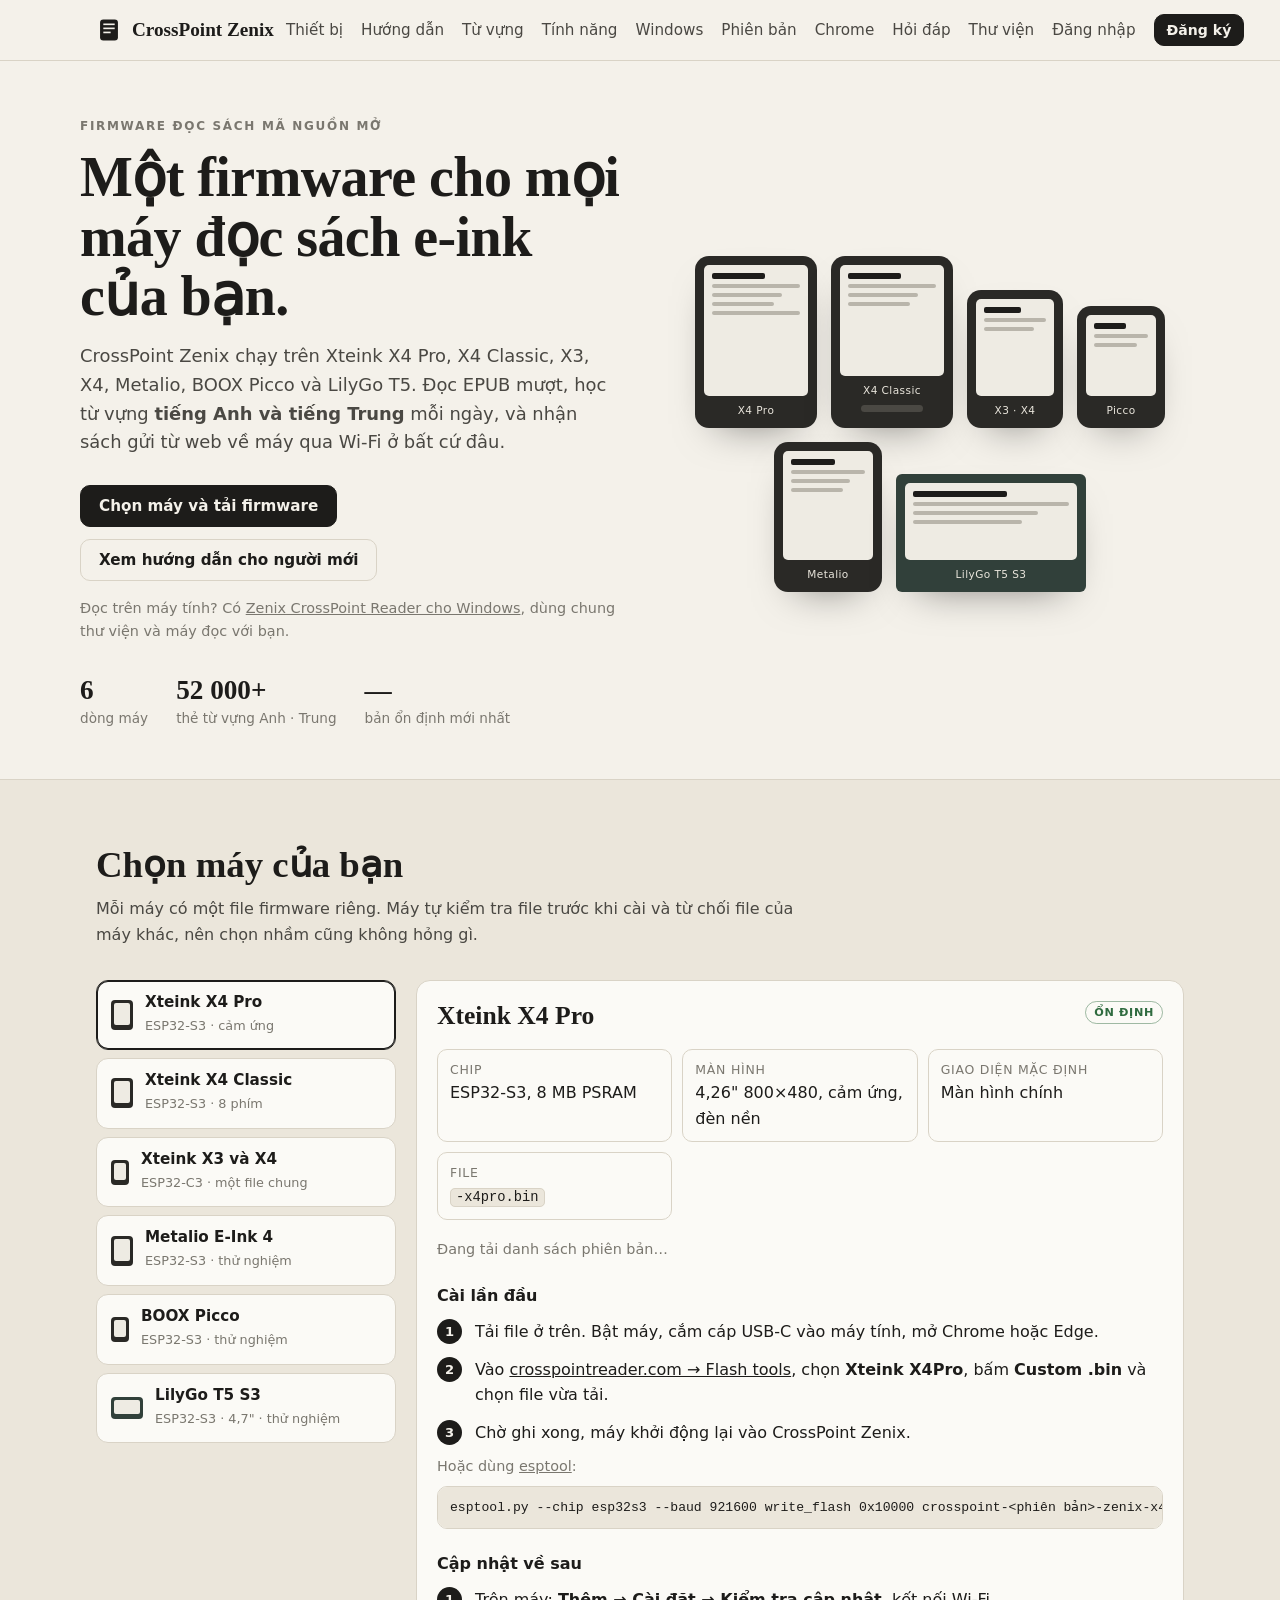
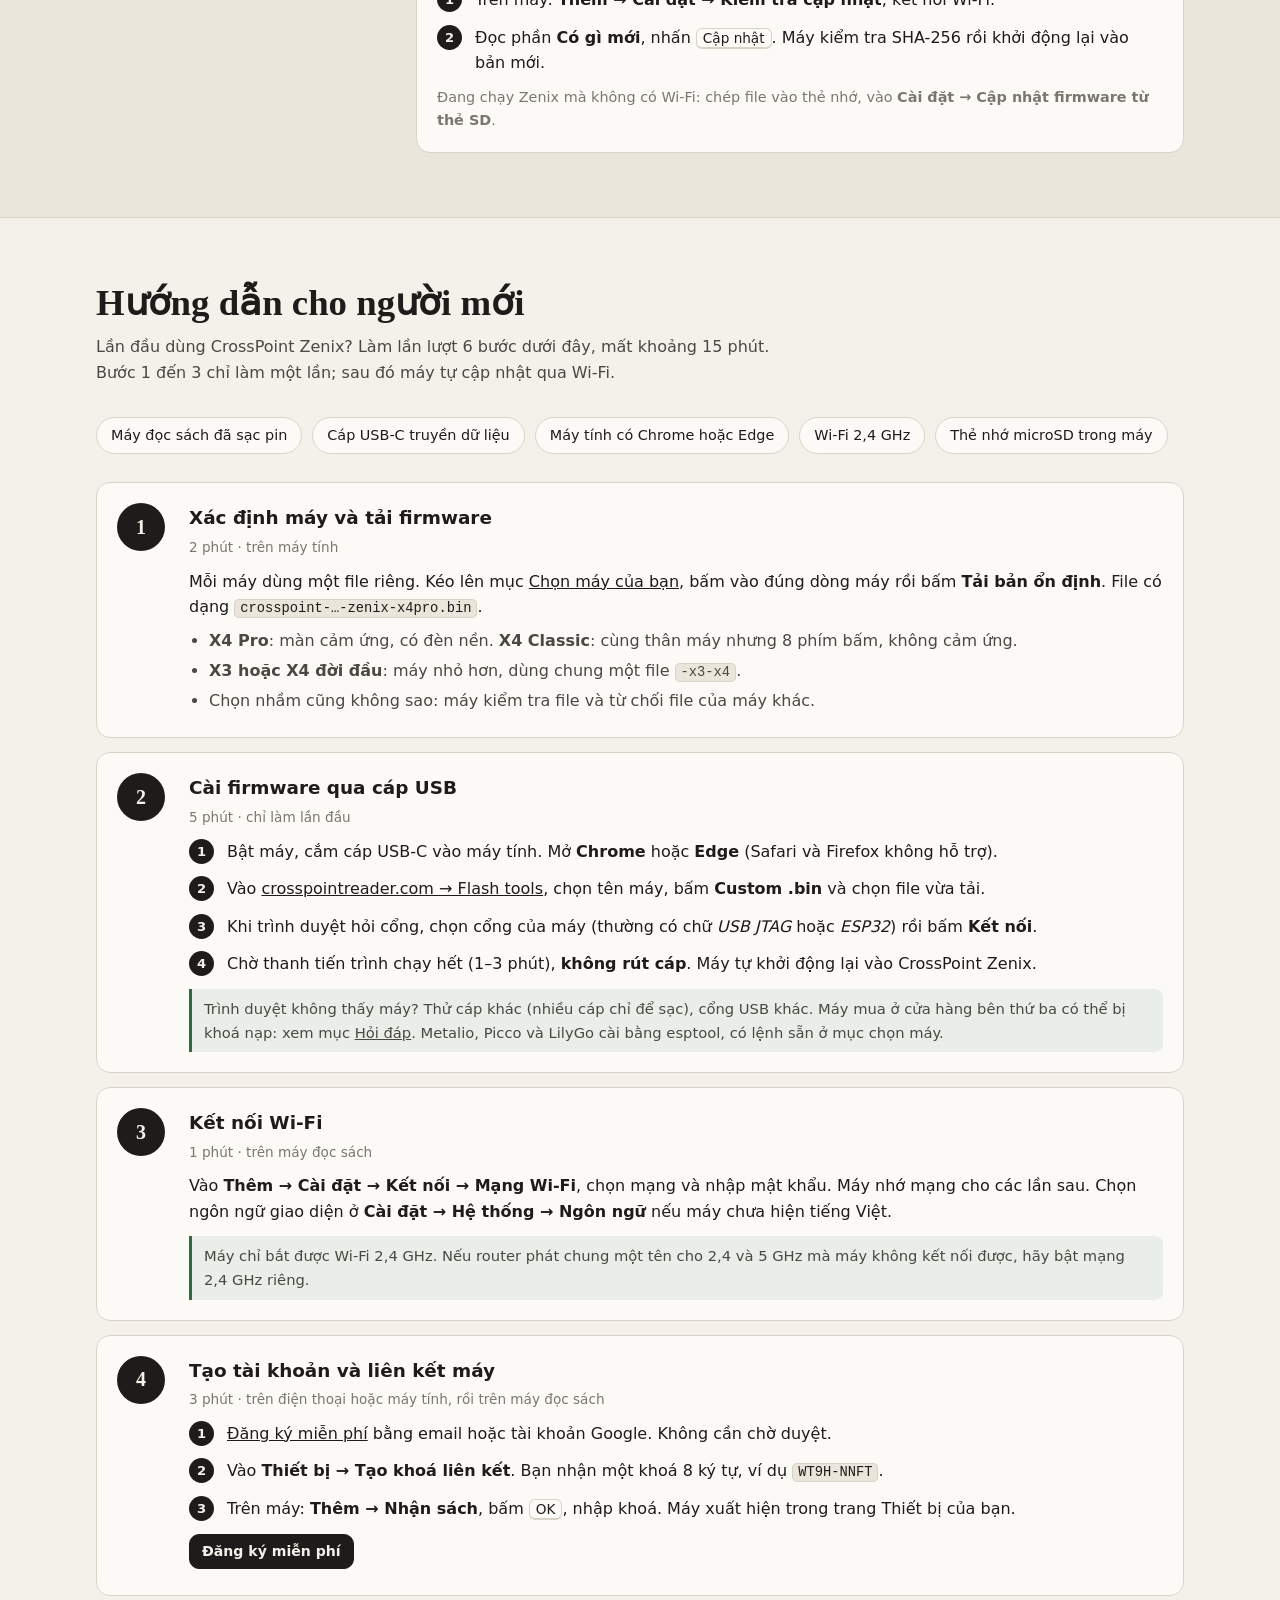
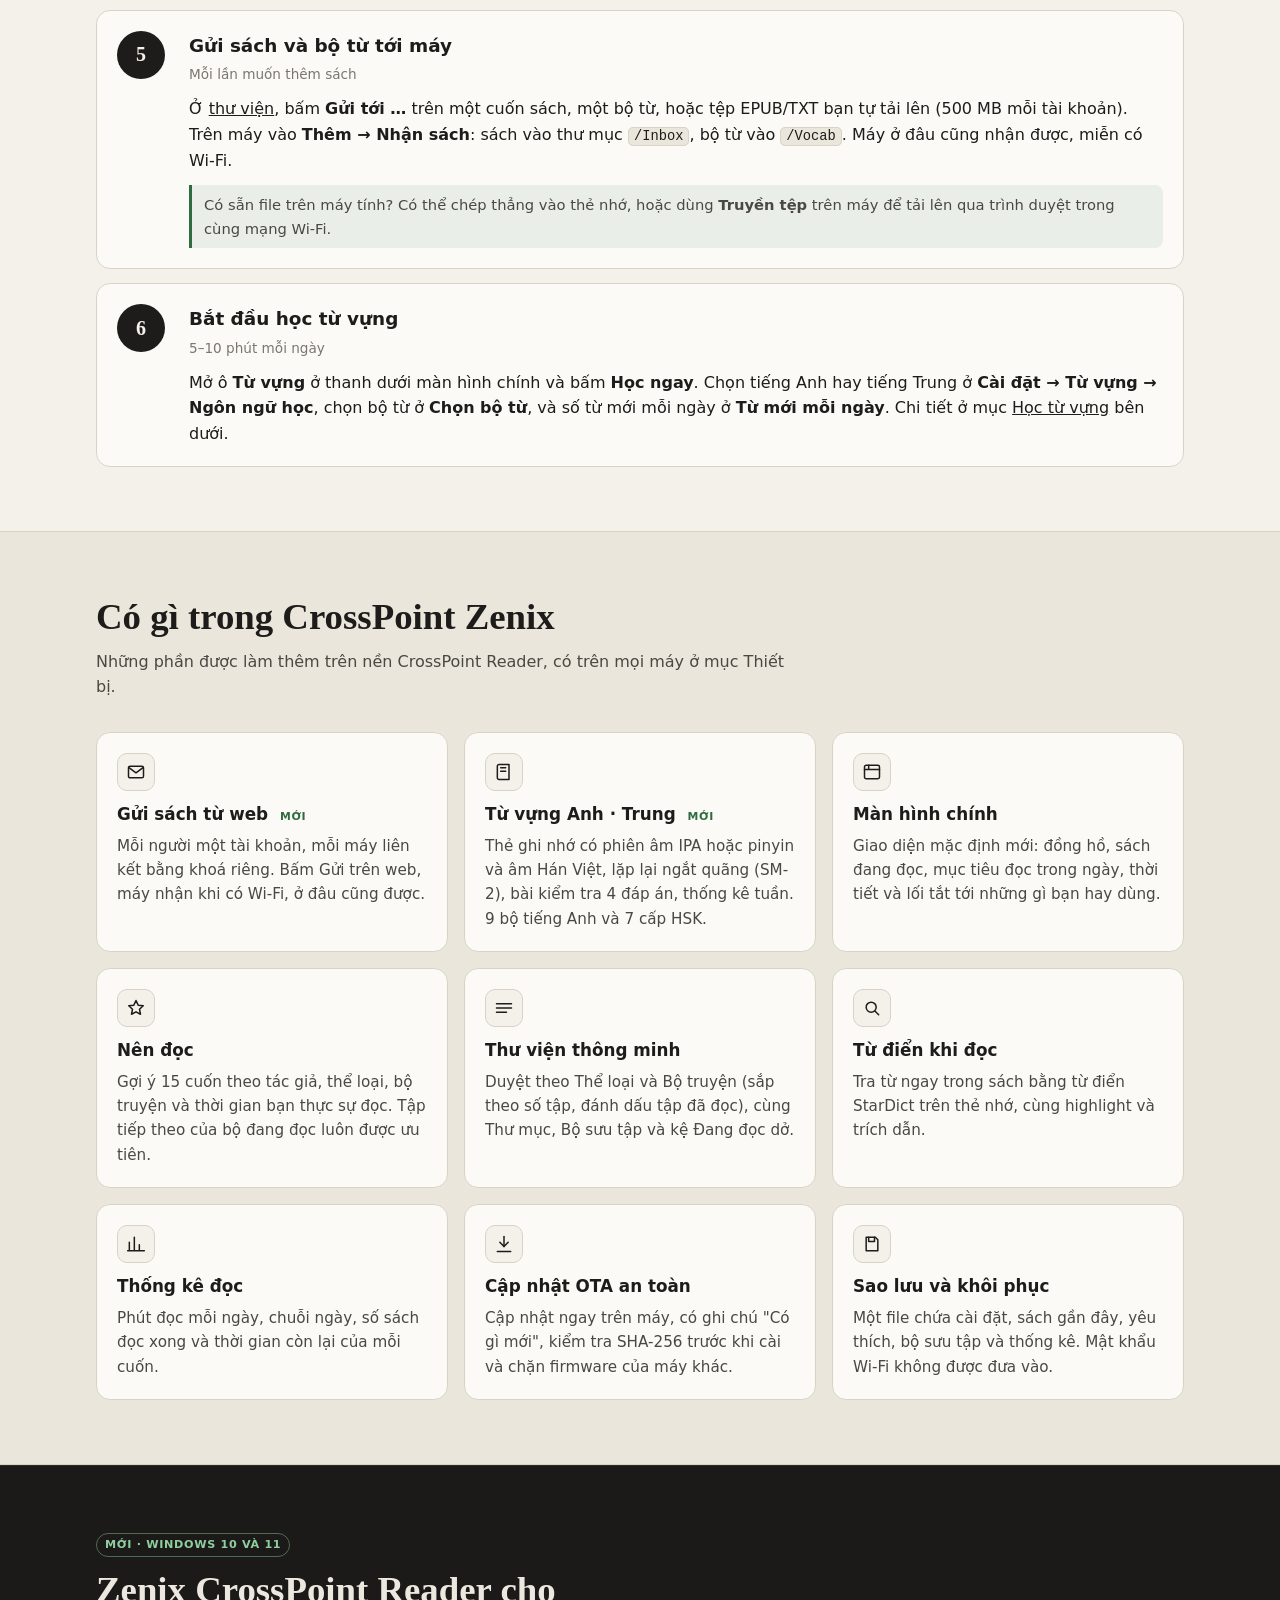
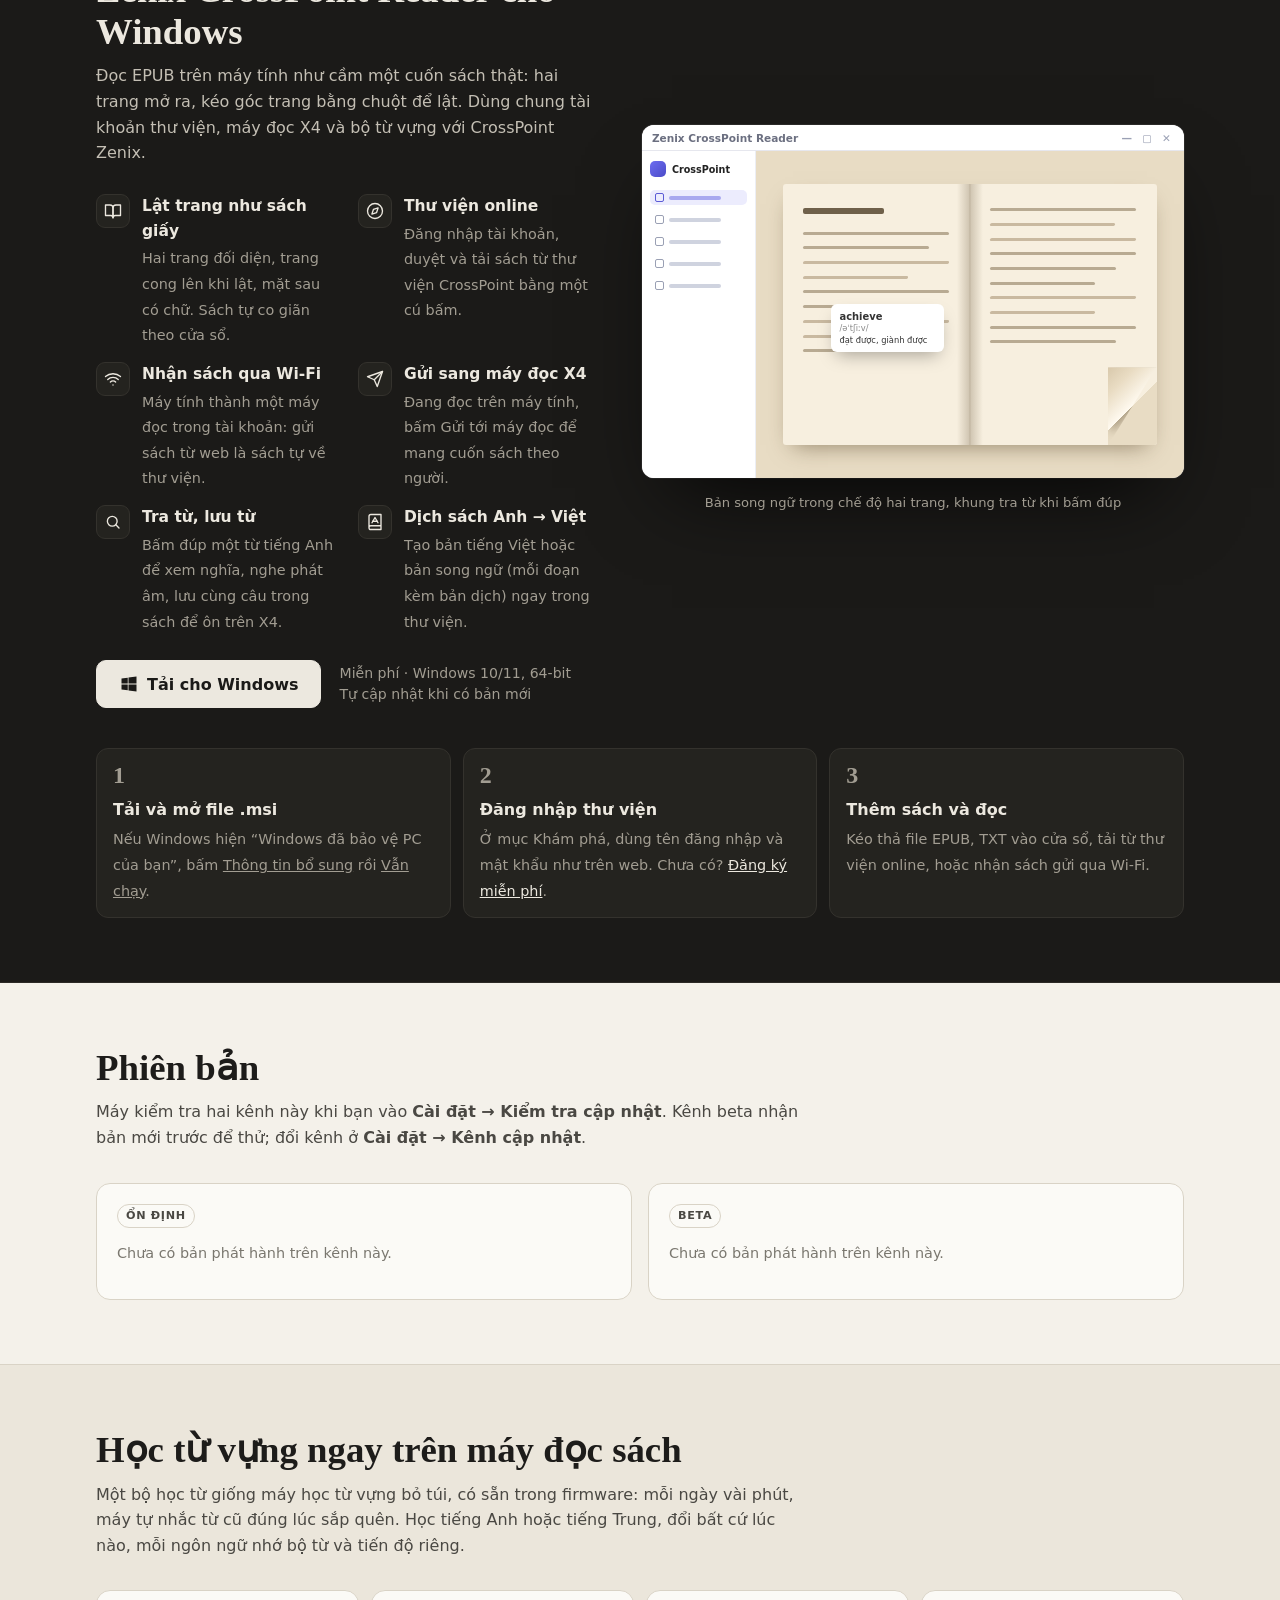
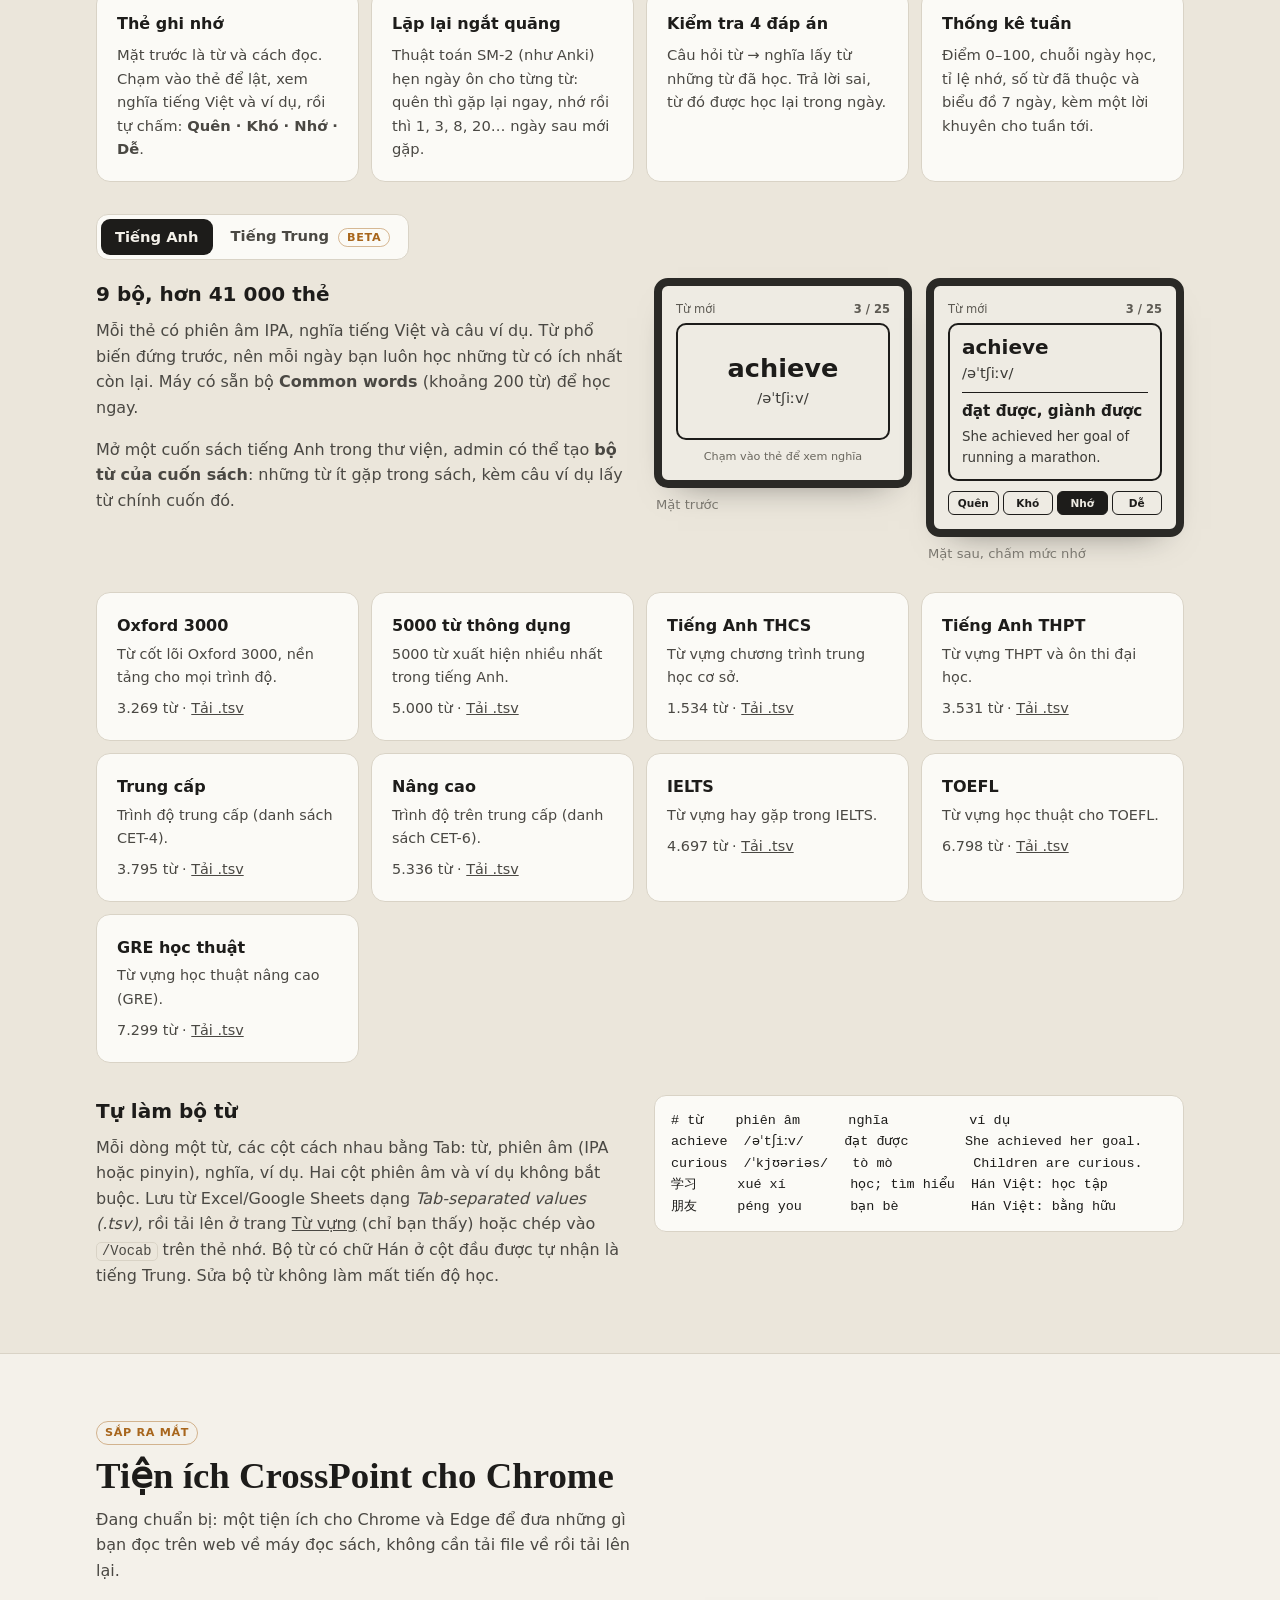
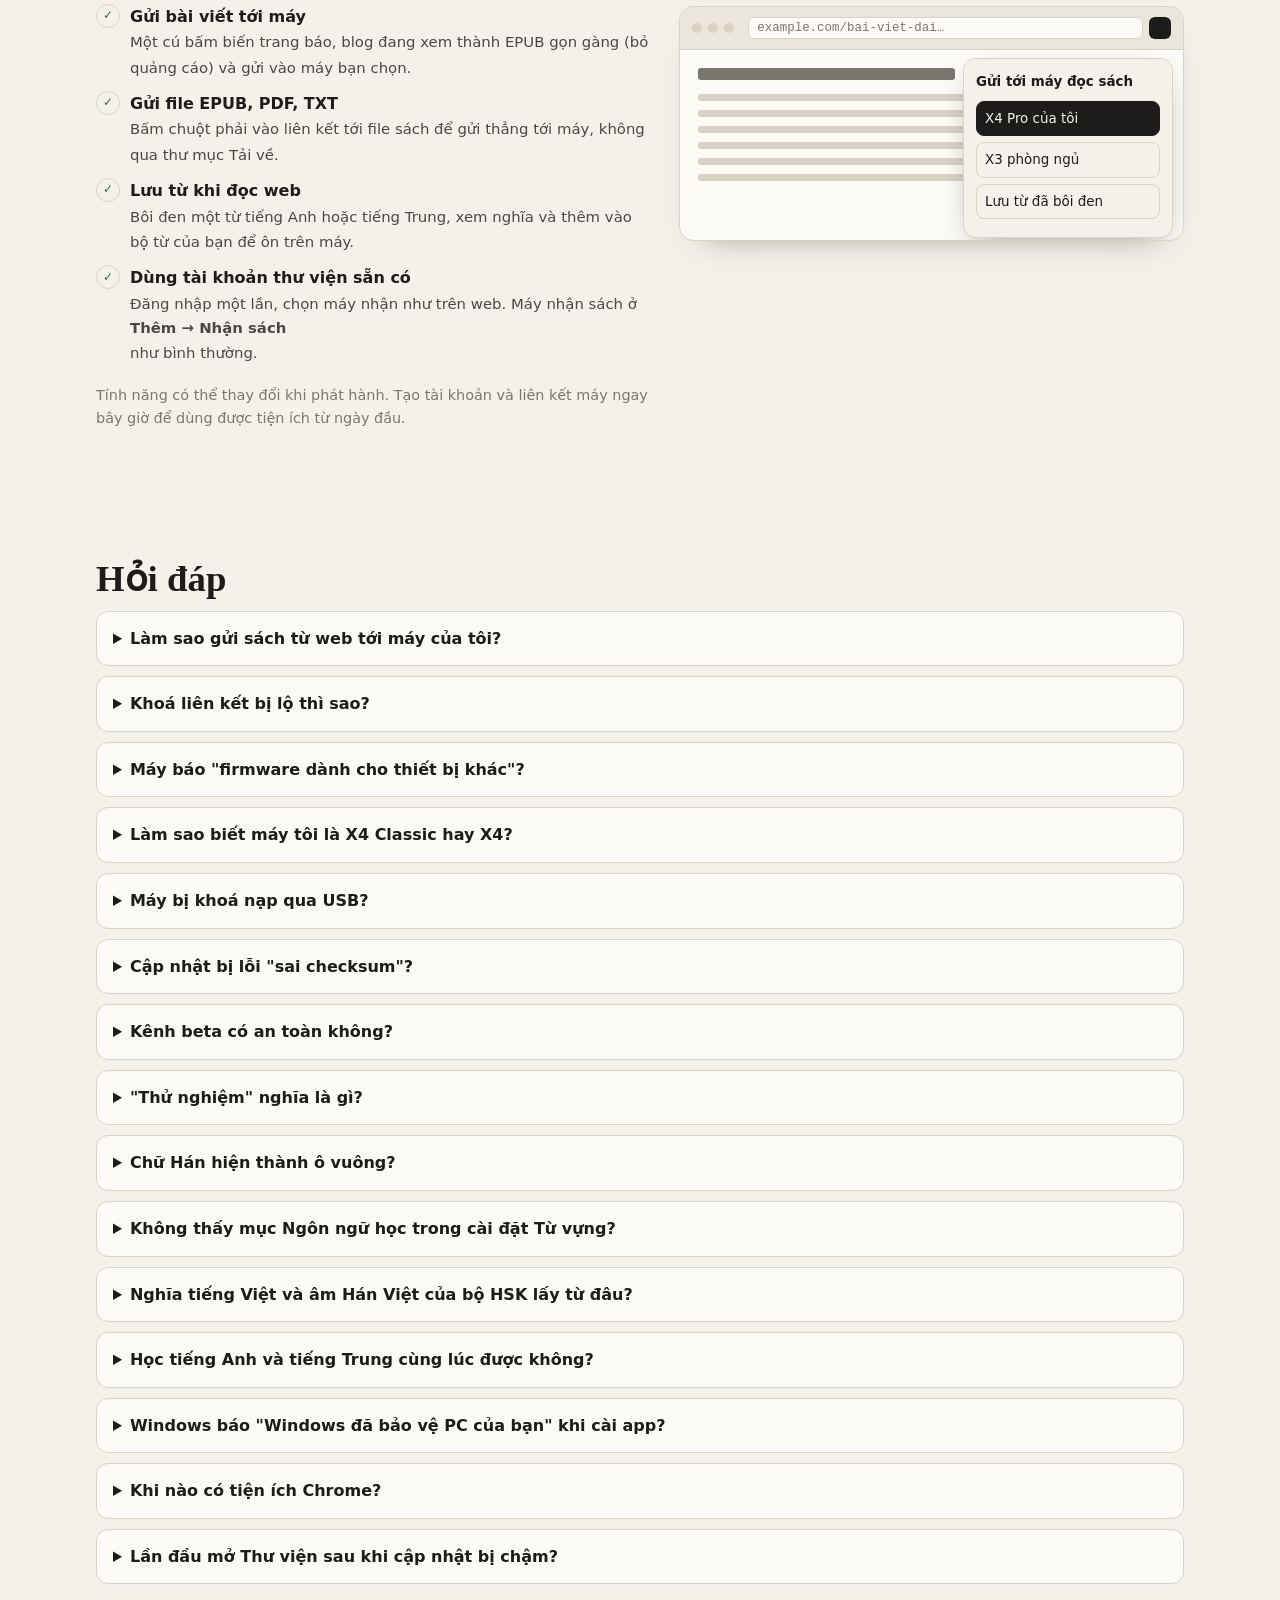
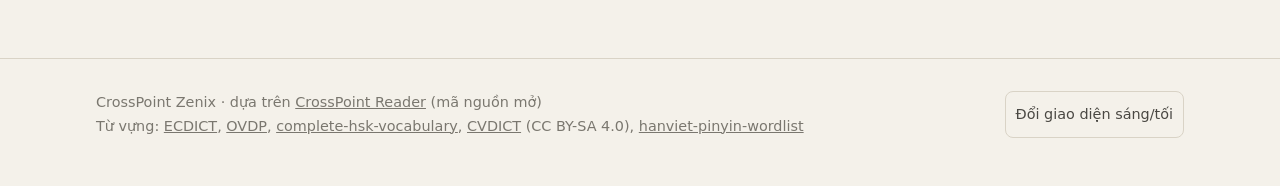
==== commit 6f2e8321: "feat: book translation in the Windows reader, landing page section (1.1.1) - Translate an English EP" ====
--- a/server/site/index.html
+++ b/server/site/index.html
@@ -235,6 +235,68 @@
   ul.plan b { display: block; }
   ul.plan span { color: var(--ink-2); font-size: .93rem; }
 
+
+  /* Windows app */
+  #windows { background: #1b1a18; color: #ece8df; border-block: 1px solid #2c2a26; --w-line: #34322d; --w-muted: #a29d92; --w-card: #24231f; }
+  #windows .sub { color: #c4bfb4; }
+  #windows a { color: #ece8df; }
+  .win-wrap { display: grid; grid-template-columns: 1fr 1.08fr; gap: 44px; align-items: center; }
+  @media (max-width: 900px) { .win-wrap { grid-template-columns: 1fr; gap: 32px; } }
+  .win-wrap > * { min-width: 0; }
+  #windows .pill { color: #8fcf9f; border-color: rgba(143, 207, 159, .45); }
+  .win-feats { list-style: none; padding: 0; margin: 0 0 26px; display: grid; grid-template-columns: 1fr 1fr; gap: 14px 22px; }
+  @media (max-width: 560px) { .win-feats { grid-template-columns: 1fr; } }
+  .win-feats li { display: grid; grid-template-columns: 34px 1fr; gap: 12px; align-items: start; }
+  .win-feats .ic { width: 34px; height: 34px; border-radius: 9px; display: grid; place-items: center; background: var(--w-card); border: 1px solid var(--w-line); }
+  .win-feats svg { width: 18px; height: 18px; stroke: #ece8df; fill: none; stroke-width: 1.8; stroke-linecap: round; stroke-linejoin: round; }
+  .win-feats b { display: block; font-size: .97rem; margin-bottom: 2px; }
+  .win-feats span { color: var(--w-muted); font-size: .9rem; line-height: 1.5; }
+  .win-dl { display: flex; flex-wrap: wrap; align-items: center; gap: 14px 18px; }
+  #windows .btn.primary { background: #ece8df; color: #1b1a18; border-color: #ece8df; font-size: 1rem; padding: 13px 22px; }
+  #windows .btn.primary svg { width: 20px; height: 20px; }
+  .win-meta { color: var(--w-muted); font-size: .88rem; line-height: 1.5; }
+  .win-meta b { color: #ece8df; font-weight: 600; }
+  .win-new { margin: 18px 0 0; padding: 12px 14px; border: 1px solid var(--w-line); border-radius: 10px; background: var(--w-card); color: #c4bfb4; font-size: .9rem; white-space: pre-line; }
+  .win-new:empty { display: none; }
+  .win-new strong { display: block; color: #ece8df; font-size: .78rem; letter-spacing: .08em; text-transform: uppercase; margin-bottom: 4px; }
+  .win-steps { display: grid; grid-template-columns: repeat(3, 1fr); gap: 12px; margin-top: 40px; }
+  @media (max-width: 760px) { .win-steps { grid-template-columns: 1fr; } }
+  .win-steps div { border: 1px solid var(--w-line); border-radius: 12px; padding: 14px 16px; background: var(--w-card); }
+  .win-steps i { font: 700 1.5rem/1 var(--serif); font-style: normal; color: var(--w-muted); }
+  .win-steps b { display: block; margin: 6px 0 4px; }
+  .win-steps span { color: var(--w-muted); font-size: .9rem; }
+
+  /* App window mock-up */
+  .app-shot { border-radius: 12px; overflow: hidden; background: #f6f7fb; box-shadow: 0 40px 80px -30px rgba(0,0,0,.8), 0 0 0 1px rgba(255,255,255,.08); aspect-ratio: 16 / 10.4; display: flex; flex-direction: column; }
+  .app-shot .tb { height: 26px; flex: none; display: flex; align-items: center; justify-content: space-between; padding: 0 10px; background: #fff; border-bottom: 1px solid #e6e7ee; font: 600 .66rem var(--sans); color: #6b6f80; }
+  .app-shot .tb em { font-style: normal; letter-spacing: .3em; color: #9aa0b4; }
+  .app-shot .body { flex: 1; display: flex; min-height: 0; }
+  .app-shot .side { width: 21%; background: #fff; border-right: 1px solid #eceef4; padding: 10px 8px; display: flex; flex-direction: column; gap: 7px; }
+  .app-shot .logo { display: flex; align-items: center; gap: 6px; margin-bottom: 6px; }
+  .app-shot .logo i { width: 16px; height: 16px; border-radius: 5px; background: linear-gradient(135deg, #6d6df0, #4b4bc8); }
+  .app-shot .logo b { font: 700 .6rem var(--sans); color: #222; }
+  .app-shot .nav { height: 15px; border-radius: 5px; display: flex; align-items: center; gap: 5px; padding: 0 5px; }
+  .app-shot .nav::before { content: ""; width: 7px; height: 7px; border-radius: 2px; border: 1.5px solid #9aa0b4; flex: none; }
+  .app-shot .nav::after { content: ""; height: 4px; border-radius: 2px; background: #cfd3df; flex: 1; max-width: 60%; }
+  .app-shot .nav.on { background: #ececfd; }
+  .app-shot .nav.on::before { border-color: #5b5bd6; }
+  .app-shot .nav.on::after { background: #a9a9ef; }
+  .app-shot .desk { flex: 1; background: #e8dcc4; display: grid; place-items: center; padding: 6% 5%; position: relative; }
+  .app-shot .book { width: 100%; height: 100%; display: grid; grid-template-columns: 1fr 1fr; background: #f7efdf; border-radius: 3px; box-shadow: 0 10px 22px -10px rgba(70,50,20,.55); position: relative; }
+  .app-shot .book::after { content: ""; position: absolute; left: 50%; top: 0; bottom: 0; width: 7%; transform: translateX(-50%); background: linear-gradient(90deg, transparent, rgba(80,60,30,.22) 45%, rgba(80,60,30,.32) 50%, rgba(80,60,30,.22) 55%, transparent); }
+  .app-shot .pg { padding: 13% 11%; display: flex; flex-direction: column; gap: 5.5%; position: relative; }
+  .app-shot .pg i { display: block; height: 3px; border-radius: 2px; background: #b8aa92; }
+  .app-shot .pg i.h { height: 6px; width: 55%; background: #6f604a; margin-bottom: 4%; }
+  .app-shot .pg i.s { width: 72%; } .app-shot .pg i.t { width: 86%; }
+  .app-shot .pg i.vi { background: #c9b9a0; transform: skewX(-14deg); }
+  .app-shot .curl { position: absolute; right: 0; bottom: 0; width: 26%; height: 30%; overflow: hidden; border-bottom-right-radius: 3px; }
+  .app-shot .curl::before { content: ""; position: absolute; inset: 0; background: linear-gradient(315deg, #e8dcc4 0 50%, transparent 50%); }
+  .app-shot .curl::after { content: ""; position: absolute; inset: 0; background: linear-gradient(135deg, transparent 0 50%, #fffaf0 50%, #e9dcc3 78%, #d8c8ab); clip-path: polygon(0 100%, 100% 0, 100% 100%); transform: scale(-1, -1); filter: drop-shadow(-3px -3px 4px rgba(60,40,10,.35)); }
+  .app-shot .look { position: absolute; left: 13%; top: 46%; background: #fff; border-radius: 6px; padding: 6px 8px; box-shadow: 0 8px 18px -6px rgba(0,0,0,.35); font: .52rem/1.35 var(--sans); color: #333; width: 30%; }
+  .app-shot .look b { display: block; font-size: .62rem; }
+  .app-shot .look span { color: #888; }
+  .app-shot-cap { text-align: center; color: var(--w-muted); font-size: .82rem; margin: 14px 0 0; }
+
   /* FAQ */
   details { background: var(--card); border: 1px solid var(--line); border-radius: 12px; padding: 14px 16px; margin-bottom: 10px; }
   summary { cursor: pointer; font-weight: 600; }
@@ -257,6 +319,7 @@
       <a class="opt" href="#start">Hướng dẫn</a>
       <a class="opt" href="#vocab">Từ vựng</a>
       <a class="opt" href="#features">Tính năng</a>
+      <a class="opt" href="#windows">Windows</a>
       <a class="opt" href="#releases">Phiên bản</a>
       <a class="opt" href="#extension">Chrome</a>
       <a class="opt" href="#faq">Hỏi đáp</a>
@@ -276,6 +339,7 @@
         <a class="btn primary" href="#devices">Chọn máy và tải firmware</a>
         <a class="btn ghost" href="#start">Xem hướng dẫn cho người mới</a>
       </div>
+      <p class="meta" style="margin:16px 0 0">Đọc trên máy tính? Có <a href="#windows">Zenix CrossPoint Reader cho Windows</a>, dùng chung thư viện và máy đọc với bạn.</p>
       <div class="stats">
         <div><b>6</b><span>dòng máy</span></div>
         <div><b>52 000+</b><span>thẻ từ vựng Anh · Trung</span></div>
@@ -435,6 +499,63 @@
           <h3>Sao lưu và khôi phục</h3>
           <p>Một file chứa cài đặt, sách gần đây, yêu thích, bộ sưu tập và thống kê. Mật khẩu Wi-Fi không được đưa vào.</p>
         </div>
+      </div>
+    </div>
+  </section>
+
+  <section id="windows">
+    <div class="wrap">
+      <div class="win-wrap">
+        <div>
+          <span class="pill">Mới · Windows 10 và 11</span>
+          <h2 style="margin-top:12px">Zenix CrossPoint Reader cho Windows</h2>
+          <p class="sub" style="margin-bottom:28px">Đọc EPUB trên máy tính như cầm một cuốn sách thật: hai trang mở ra, kéo góc trang bằng chuột để lật. Dùng chung tài khoản thư viện, máy đọc X4 và bộ từ vựng với CrossPoint Zenix.</p>
+          <ul class="win-feats">
+            <li><span class="ic"><svg viewBox="0 0 24 24"><path d="M2 4h6a4 4 0 0 1 4 4v13a3 3 0 0 0-3-3H2z"/><path d="M22 4h-6a4 4 0 0 0-4 4v13a3 3 0 0 1 3-3h7z"/></svg></span>
+              <div><b>Lật trang như sách giấy</b><span>Hai trang đối diện, trang cong lên khi lật, mặt sau có chữ. Sách tự co giãn theo cửa sổ.</span></div></li>
+            <li><span class="ic"><svg viewBox="0 0 24 24"><circle cx="12" cy="12" r="10"/><path d="m16.2 7.8-2.1 6.3-6.3 2.1 2.1-6.3z"/></svg></span>
+              <div><b>Thư viện online</b><span>Đăng nhập tài khoản, duyệt và tải sách từ thư viện CrossPoint bằng một cú bấm.</span></div></li>
+            <li><span class="ic"><svg viewBox="0 0 24 24"><path d="M5 12.6a10 10 0 0 1 14 0"/><path d="M8.5 16.1a5 5 0 0 1 7 0"/><path d="M2 8.8a15 15 0 0 1 20 0"/><path d="M12 20h.01"/></svg></span>
+              <div><b>Nhận sách qua Wi-Fi</b><span>Máy tính thành một máy đọc trong tài khoản: gửi sách từ web là sách tự về thư viện.</span></div></li>
+            <li><span class="ic"><svg viewBox="0 0 24 24"><path d="M22 2 11 13"/><path d="M22 2 15 22l-4-9-9-4z"/></svg></span>
+              <div><b>Gửi sang máy đọc X4</b><span>Đang đọc trên máy tính, bấm Gửi tới máy đọc để mang cuốn sách theo người.</span></div></li>
+            <li><span class="ic"><svg viewBox="0 0 24 24"><circle cx="11" cy="11" r="6.5"/><path d="m20 20-4.2-4.2"/></svg></span>
+              <div><b>Tra từ, lưu từ</b><span>Bấm đúp một từ tiếng Anh để xem nghĩa, nghe phát âm, lưu cùng câu trong sách để ôn trên X4.</span></div></li>
+            <li><span class="ic"><svg viewBox="0 0 24 24"><path d="M4 19.5v-15A2.5 2.5 0 0 1 6.5 2H20v20H6.5a2.5 2.5 0 0 1 0-5H20"/><path d="m8 13 4-7 4 7"/><path d="M9.1 11h5.7"/></svg></span>
+              <div><b>Dịch sách Anh → Việt</b><span>Tạo bản tiếng Việt hoặc bản song ngữ (mỗi đoạn kèm bản dịch) ngay trong thư viện.</span></div></li>
+          </ul>
+          <div class="win-dl">
+            <a class="btn primary" id="winDownload" href="/windows/latest.json">
+              <svg viewBox="0 0 24 24" fill="currentColor" aria-hidden="true"><path d="M3 5.5 10.5 4.4v7.1H3zm8.4-1.2L21 3v8.5h-9.6zM3 12.5h7.5v7.1L3 18.5zm8.4 0H21V21l-9.6-1.3z"/></svg>
+              <span id="winLabel">Tải cho Windows</span></a>
+            <div class="win-meta" id="winMeta">Miễn phí · Windows 10/11, 64-bit<br>Tự cập nhật khi có bản mới</div>
+          </div>
+          <div class="win-new" id="winNotes"></div>
+        </div>
+        <div>
+          <div class="app-shot" aria-hidden="true">
+            <div class="tb"><span>Zenix CrossPoint Reader</span><em>— ▢ ✕</em></div>
+            <div class="body">
+              <div class="side">
+                <div class="logo"><i></i><b>CrossPoint</b></div>
+                <div class="nav on"></div><div class="nav"></div><div class="nav"></div><div class="nav"></div><div class="nav"></div>
+              </div>
+              <div class="desk">
+                <div class="book">
+                  <div class="pg"><i class="h"></i><i></i><i class="t"></i><i class="vi"></i><i class="vi s"></i><i></i><i class="t"></i><i class="vi"></i><i class="vi t"></i><i class="s"></i></div>
+                  <div class="pg"><i></i><i class="vi t"></i><i class="vi"></i><i></i><i class="t"></i><i class="s"></i><i class="vi"></i><i class="vi s"></i><i></i><i class="t"></i><span class="curl"></span></div>
+                  <div class="look"><b>achieve</b><span>/əˈtʃiːv/</span><br>đạt được, giành được</div>
+                </div>
+              </div>
+            </div>
+          </div>
+          <p class="app-shot-cap">Bản song ngữ trong chế độ hai trang, khung tra từ khi bấm đúp</p>
+        </div>
+      </div>
+      <div class="win-steps">
+        <div><i>1</i><b>Tải và mở file .msi</b><span>Nếu Windows hiện “Windows đã bảo vệ PC của bạn”, bấm <u>Thông tin bổ sung</u> rồi <u>Vẫn chạy</u>.</span></div>
+        <div><i>2</i><b>Đăng nhập thư viện</b><span>Ở mục Khám phá, dùng tên đăng nhập và mật khẩu như trên web. Chưa có? <a href="/library/index.php?p=register">Đăng ký miễn phí</a>.</span></div>
+        <div><i>3</i><b>Thêm sách và đọc</b><span>Kéo thả file EPUB, TXT vào cửa sổ, tải từ thư viện online, hoặc nhận sách gửi qua Wi-Fi.</span></div>
       </div>
     </div>
   </section>
@@ -608,6 +729,8 @@
         <p>Danh sách từ, cấp độ và pinyin từ complete-hsk-vocabulary; nghĩa tiếng Việt từ từ điển CVDICT (dịch tự động từ CC-CEDICT, đã được rà soát nhưng có thể còn chỗ chưa chuẩn); âm Hán Việt từ hanviet-pinyin-wordlist. Thấy nghĩa sai, bạn có thể tải bộ từ về, sửa trong Excel và tải lên lại: tiến độ học không mất.</p></details>
       <details><summary>Học tiếng Anh và tiếng Trung cùng lúc được không?</summary>
         <p>Được. Mỗi ngôn ngữ nhớ bộ từ và tiến độ riêng; đổi ở <b>Cài đặt → Từ vựng → Ngôn ngữ học</b>. Chuỗi ngày học và thống kê tuần tính chung cả hai.</p></details>
+      <details><summary>Windows báo "Windows đã bảo vệ PC của bạn" khi cài app?</summary>
+        <p>Bộ cài Zenix CrossPoint Reader chưa có chữ ký số nên SmartScreen cảnh báo lần đầu. Bấm <b>Thông tin bổ sung → Vẫn chạy</b>. Các bản sau app tự tải, kiểm tra SHA-256 rồi tự cài, bạn không cần tải lại thủ công.</p></details>
       <details><summary>Khi nào có tiện ích Chrome?</summary>
         <p>Tiện ích đang được chuẩn bị và sẽ thông báo ở mục <a href="#extension">Tiện ích Chrome</a> khi phát hành. Nó dùng tài khoản thư viện và khoá liên kết máy như hiện nay, nên bạn có thể tạo tài khoản và liên kết máy ngay từ bây giờ.</p></details>
       <details><summary>Lần đầu mở Thư viện sau khi cập nhật bị chậm?</summary>
@@ -634,6 +757,20 @@
       try { localStorage.setItem('theme', root.dataset.theme); } catch (e) {}
     });
   })();
+
+  // Windows app: the download button follows the update feed the app itself uses.
+  fetch('/windows/latest.json', { cache: 'no-store' }).then(r => r.ok ? r.json() : null).then(m => {
+    if (!m || !m.url) return;
+    const a = document.getElementById('winDownload');
+    a.href = '/windows/' + encodeURIComponent(m.url);
+    a.setAttribute('download', m.url);
+    document.getElementById('winLabel').textContent = 'Tải cho Windows · ' + m.version;
+    const d = m.date ? new Date(m.date + 'T00:00:00') : null;
+    document.getElementById('winMeta').innerHTML = '<b>Phiên bản ' + esc(m.version) + '</b> · ' + size(m.size) +
+      (d && !isNaN(d) ? ' · ' + d.toLocaleDateString('vi-VN', { day: 'numeric', month: 'long', year: 'numeric' }) : '') +
+      '<br>Miễn phí · Windows 10/11, 64-bit · tự cập nhật';
+    if (m.notes) document.getElementById('winNotes').innerHTML = '<strong>Có gì mới</strong>' + esc(m.notes);
+  }).catch(() => {});
 
   function esc(s) { return String(s ?? '').replace(/[&<>"']/g, c => ({'&':'&amp;','<':'&lt;','>':'&gt;','"':'&quot;',"'":'&#39;'}[c])); }
   function size(n) { return n >= 1048576 ? (n / 1048576).toFixed(1).replace('.', ',') + ' MB' : Math.round(n / 1024) + ' KB'; }
